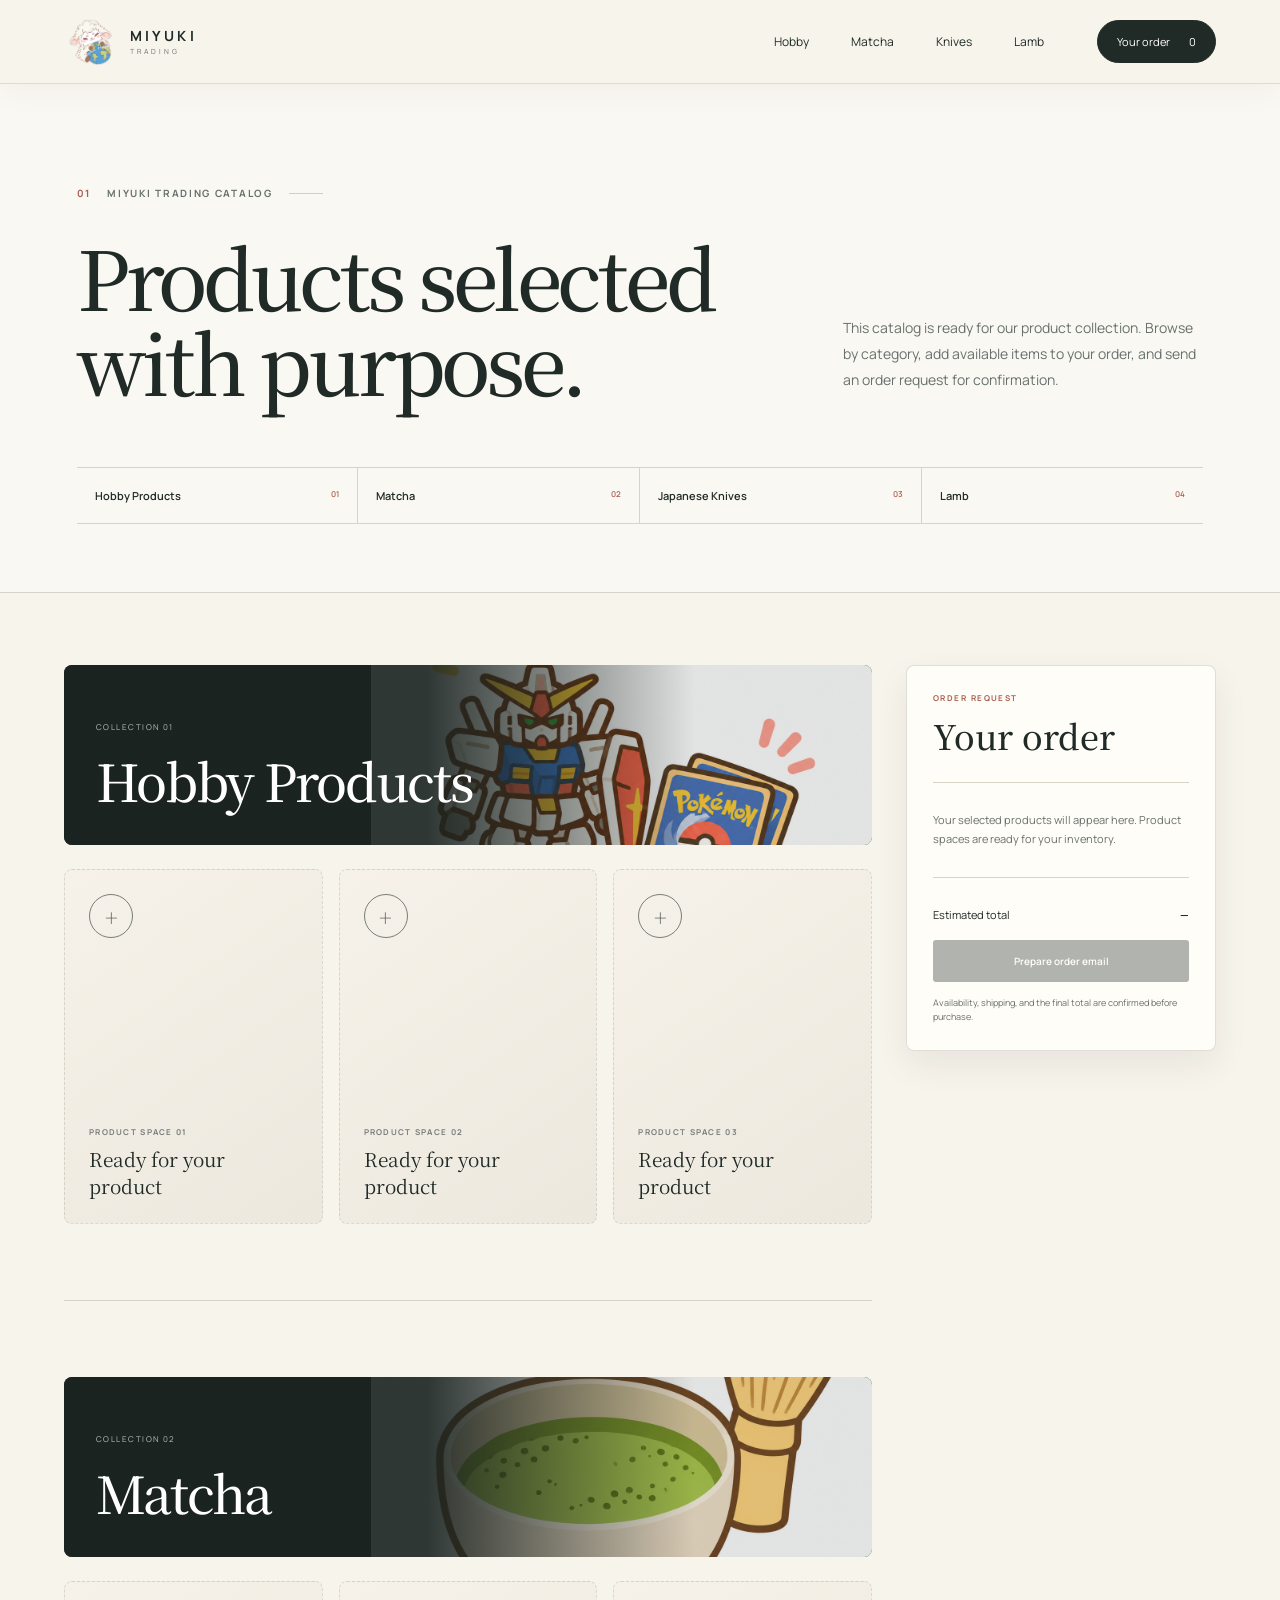
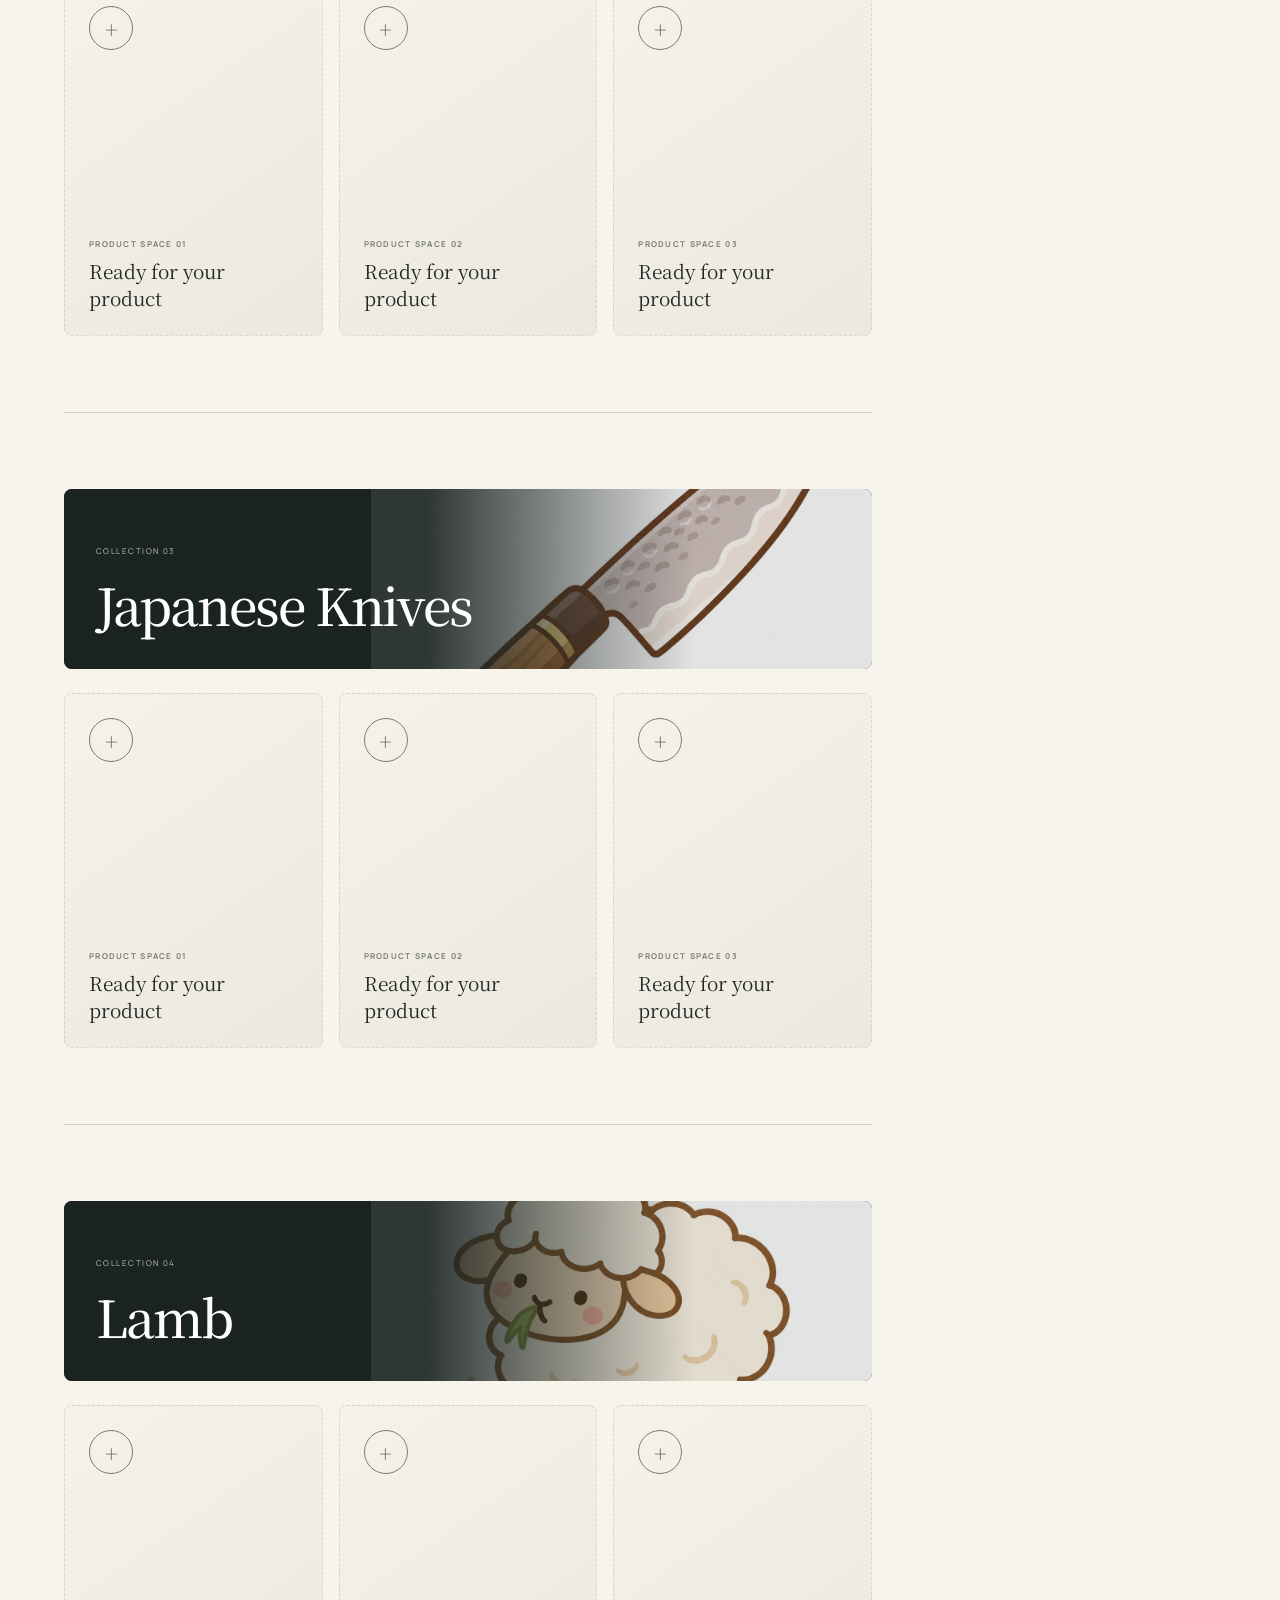
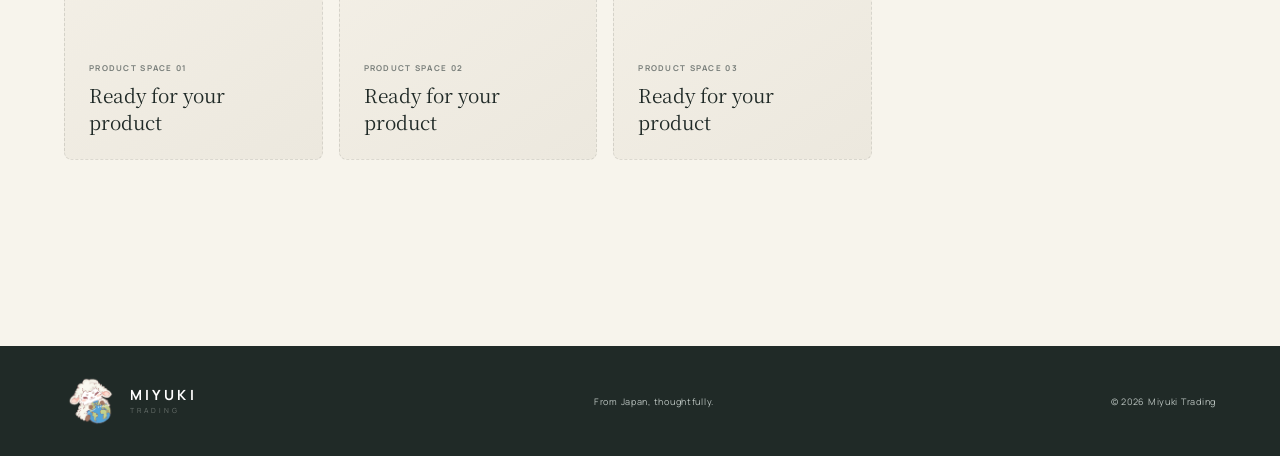
==== catalog.html @ 07f36766 "Add product-ready catalog and order basket" ====
<!doctype html>
<html lang="en">
  <head>
    <meta charset="UTF-8" />
    <meta name="viewport" content="width=device-width, initial-scale=1" />
    <meta name="description" content="Browse the Miyuki Trading catalog and prepare an order request." />
    <title>Catalog | Miyuki Trading</title>
    <link rel="icon" href="assets/miyuki-mark.png" type="image/png" />
    <link rel="preconnect" href="https://fonts.googleapis.com" />
    <link rel="preconnect" href="https://fonts.gstatic.com" crossorigin />
    <link href="https://fonts.googleapis.com/css2?family=Manrope:wght@400;500;600;700&family=Noto+Serif+JP:wght@500;600&display=swap" rel="stylesheet" />
    <link rel="stylesheet" href="styles.css" />
    <link rel="stylesheet" href="catalog.css" />
  </head>
  <body>
    <header class="site-header catalog-header">
      <a class="brand" href="index.html#top" aria-label="Miyuki Trading home"><img src="assets/miyuki-mark-transparent.png" alt="" /><span><strong>MIYUKI</strong><small>TRADING</small></span></a>
      <nav class="desktop-nav" aria-label="Catalog navigation"><a href="#hobby">Hobby</a><a href="#matcha">Matcha</a><a href="#japanese-knives">Knives</a><a href="#lamb">Lamb</a></nav>
      <a class="header-action" href="#order-summary">Your order <span id="header-cart-count">0</span></a>
      <button class="menu-toggle" type="button" aria-expanded="false" aria-controls="mobile-nav"><span></span><span></span><b class="sr-only">Open menu</b></button>
      <nav class="mobile-nav" id="mobile-nav" aria-label="Mobile catalog navigation"><a href="#hobby">Hobby</a><a href="#matcha">Matcha</a><a href="#japanese-knives">Knives</a><a href="#lamb">Lamb</a></nav>
    </header>

    <main class="catalog-page" id="top">
      <section class="catalog-hero">
        <p class="section-label"><span>01</span> Miyuki Trading catalog</p>
        <div class="catalog-hero-copy">
          <h1>Products selected<br />with purpose.</h1>
          <p>This catalog is ready for our product collection. Browse by category, add available items to your order, and send an order request for confirmation.</p>
        </div>
        <nav class="category-jump" aria-label="Jump to a catalog category">
          <a href="#hobby">Hobby Products <span>01</span></a>
          <a href="#matcha">Matcha <span>02</span></a>
          <a href="#japanese-knives">Japanese Knives <span>03</span></a>
          <a href="#lamb">Lamb <span>04</span></a>
        </nav>
      </section>

      <div class="catalog-layout">
        <div class="catalog-sections">
          <section class="catalog-category" id="hobby" data-category="hobby">
            <header><div><span>Collection 01</span><h2>Hobby Products</h2></div><img src="assets/hobby-card.png" alt="" /></header>
            <div class="product-grid" data-product-grid="hobby"></div>
          </section>
          <section class="catalog-category" id="matcha" data-category="matcha">
            <header><div><span>Collection 02</span><h2>Matcha</h2></div><img src="assets/matcha-card.png" alt="" /></header>
            <div class="product-grid" data-product-grid="matcha"></div>
          </section>
          <section class="catalog-category" id="japanese-knives" data-category="japanese-knives">
            <header><div><span>Collection 03</span><h2>Japanese Knives</h2></div><img src="assets/knife-card.png" alt="" /></header>
            <div class="product-grid" data-product-grid="japanese-knives"></div>
          </section>
          <section class="catalog-category" id="lamb" data-category="lamb">
            <header><div><span>Collection 04</span><h2>Lamb</h2></div><img src="assets/lamb-card.png" alt="" /></header>
            <div class="product-grid" data-product-grid="lamb"></div>
          </section>
        </div>

        <aside class="order-panel" id="order-summary" aria-labelledby="order-title">
          <p class="order-kicker">Order request</p>
          <h2 id="order-title">Your order</h2>
          <div class="order-items" id="order-items" aria-live="polite"></div>
          <div class="order-total"><span>Estimated total</span><strong id="order-total">—</strong></div>
          <button class="order-button" id="order-button" type="button" disabled>Prepare order email</button>
          <p class="order-note">Availability, shipping, and the final total are confirmed before purchase.</p>
        </aside>
      </div>
    </main>

    <footer><a class="brand footer-brand" href="index.html#top"><img src="assets/miyuki-mark-transparent.png" alt="" /><span><strong>MIYUKI</strong><small>TRADING</small></span></a><p>From Japan, thoughtfully.</p><p>© <span id="year"></span> Miyuki Trading</p></footer>

    <template id="product-card-template">
      <article class="product-card">
        <div class="product-image"><img alt="" /></div>
        <div class="product-details"><p class="product-code"></p><h3></h3><p class="product-description"></p><div class="product-buy"><strong class="product-price"></strong><button type="button">Add to order</button></div></div>
      </article>
    </template>
    <script src="script.js"></script>
    <script src="catalog.js"></script>
  </body>
</html>
---- styles.css ----
:root{--paper:#faf9f0;--ink:#24312e;--muted:#66716d;--line:#d8d7cc;--coral:#b66c69;--blue:#4f9bc9;--green:#526b4f;--oak:#d7bd94;--serif:"Noto Serif JP",Georgia,serif;--sans:"Manrope",Arial,sans-serif}
*{box-sizing:border-box}html{scroll-behavior:smooth}body{margin:0;background:var(--paper);color:var(--ink);font-family:var(--sans);-webkit-font-smoothing:antialiased}a{color:inherit}.sr-only{position:absolute;width:1px;height:1px;padding:0;margin:-1px;overflow:hidden;clip:rect(0,0,0,0);white-space:nowrap;border:0}
.site-header{height:86px;padding:0 5vw;display:flex;align-items:center;border-bottom:1px solid var(--line);position:absolute;top:0;left:0;width:100%;z-index:20;background:rgba(250,249,240,.88);backdrop-filter:blur(12px)}.brand{display:flex;align-items:center;gap:12px;text-decoration:none}.brand img{width:48px;height:48px;object-fit:contain}.brand>span{display:flex;flex-direction:column;line-height:1}.brand strong{font-size:14px;letter-spacing:.21em}.brand small{margin-top:5px;font-size:7px;letter-spacing:.42em}.desktop-nav{display:flex;gap:38px;margin-left:auto;margin-right:4vw}.desktop-nav a{font-size:12px;text-decoration:none}.desktop-nav a:hover{color:var(--coral)}.header-action{padding:12px 17px;border:1px solid var(--ink);border-radius:40px;display:flex;gap:19px;font-size:11px;text-decoration:none;transition:.25s}.header-action:hover{background:var(--ink);color:white}.menu-toggle,.mobile-nav{display:none}
.hero{padding-top:86px;min-height:780px;height:100vh;display:grid;grid-template-columns:55% 45%;border-bottom:1px solid var(--line)}.hero-copy{padding:9vh 7vw 7vh 5vw;display:flex;flex-direction:column;justify-content:center}.eyebrow,.section-label{margin:0;font-size:10px;font-weight:700;letter-spacing:.17em;text-transform:uppercase}.eyebrow{color:var(--coral)}.hero h1{max-width:760px;margin:27px 0 30px;font-family:var(--serif);font-weight:500;font-size:clamp(52px,5.7vw,88px);line-height:1.08;letter-spacing:-.048em}.hero h1 em{color:var(--coral);font-style:normal}.lead{max-width:600px;margin:0;color:var(--muted);font-size:16px;line-height:1.8}.hero-actions{display:flex;align-items:center;gap:30px;margin-top:42px}.button{width:fit-content;padding:15px 20px;border-radius:3px;display:inline-flex;align-items:center;justify-content:space-between;gap:28px;font-size:11px;font-weight:600;text-decoration:none;transition:.25s}.button-dark{background:var(--ink);color:white}.button-dark:hover{background:var(--coral)}.simple-link{font-size:11px;text-decoration:none;border-bottom:1px solid var(--ink);padding-bottom:6px}.simple-link span{margin-left:14px}.hero-meta{display:flex;gap:56px;margin-top:8vh;padding-top:22px;border-top:1px solid var(--line)}.hero-meta span{font-size:11px;color:var(--muted)}.hero-meta b{display:block;margin-bottom:6px;color:var(--ink);font-size:9px;letter-spacing:.14em;text-transform:uppercase}
.hero-visual{position:relative;overflow:hidden;display:grid;place-items:center;background:#f4f0e4;border-left:1px solid var(--line)}.hero-visual::after{content:"";position:absolute;inset:8%;border:1px solid rgba(36,49,46,.1);border-radius:50%}.brand-art{position:relative;z-index:3;width:min(78%,560px);filter:drop-shadow(0 28px 35px rgba(69,64,48,.08))}.brand-art img{display:block;width:100%;mix-blend-mode:multiply}.orbit{position:absolute;border:1px solid rgba(79,155,201,.22);border-radius:50%}.orbit-one{width:75%;aspect-ratio:1;transform:rotate(22deg) scaleY(.54)}.orbit-two{width:115%;aspect-ratio:1;transform:rotate(-28deg) scaleY(.38)}.vertical-copy{position:absolute;right:25px;top:50%;margin:0;font-size:8px;letter-spacing:.28em;writing-mode:vertical-rl;z-index:4}
.about{padding:130px 6vw}.section-label{display:flex;gap:16px;align-items:center;color:var(--muted)}.section-label span{color:var(--coral)}.about-main{display:grid;grid-template-columns:1.2fr .8fr;gap:10vw;margin-top:46px}.about h2,.collections h2,.contact h2{margin:0;font-family:var(--serif);font-size:clamp(38px,4.6vw,67px);line-height:1.2;letter-spacing:-.04em;font-weight:500}.about-main>div{padding-top:9px}.about-main p{margin:0 0 20px;color:var(--muted);font-size:14px;line-height:1.9}.values{display:grid;grid-template-columns:repeat(3,1fr);gap:0;margin-top:90px;border-top:1px solid var(--line);border-bottom:1px solid var(--line)}.values article{padding:35px 40px 38px 0}.values article+article{padding-left:40px;border-left:1px solid var(--line)}.values span{font-size:9px;color:var(--coral)}.values h3{font-size:14px;margin:24px 0 10px}.values p{margin:0;max-width:270px;color:var(--muted);font-size:12px;line-height:1.65}
.collections{padding:130px 5vw;background:#f2f1e9}.collections-head{display:flex;justify-content:space-between;align-items:end;margin-bottom:60px}.collections-head h2{margin-top:28px}.collections-head>p{max-width:390px;margin:0 0 8px;color:var(--muted);font-size:13px;line-height:1.8}.collection-feature{min-height:610px;display:grid;grid-template-columns:42% 58%;background:var(--ink);color:#fff}.feature-copy{padding:50px 5vw 50px 50px;display:flex;flex-direction:column;align-items:flex-start}.status{padding:8px 12px;border:1px solid rgba(255,255,255,.25);border-radius:30px;font-size:8px;letter-spacing:.15em;text-transform:uppercase}.status i{display:inline-block;width:6px;height:6px;margin-right:8px;border-radius:50%;background:#aad178;box-shadow:0 0 0 4px rgba(170,209,120,.12)}.collection-number{margin:65px 0 15px;color:#9ea8a4;font-size:9px;letter-spacing:.2em}.feature-copy h3{margin:0;font-family:var(--serif);font-size:clamp(54px,6vw,82px);line-height:1;letter-spacing:-.04em;font-weight:500}.feature-copy>p:not(.collection-number){max-width:390px;margin:28px 0;color:#bec5c2;font-size:13px;line-height:1.8}.button-light{margin-top:auto;border:1px solid rgba(255,255,255,.4);color:#fff}.button-light:hover{background:#fff;color:var(--ink)}
.hobby-art{position:relative;overflow:hidden;min-height:610px;background:#e7e2ee}.hobby-art::before{content:"";position:absolute;inset:0;background:linear-gradient(90deg,rgba(255,255,255,.34) 1px,transparent 1px),linear-gradient(rgba(255,255,255,.34) 1px,transparent 1px);background-size:64px 64px;opacity:.45}.art-circle{position:absolute;width:520px;height:520px;left:50%;top:50%;transform:translate(-52%,-47%);border-radius:50%;background:#f8f6ed;box-shadow:0 35px 80px rgba(65,54,81,.12)}.art-circle::after{content:"";position:absolute;inset:-24px;border:1px solid rgba(47,55,79,.16);border-radius:50%}.hobby-kana{position:absolute;right:30px;top:28px;margin:0;color:rgba(47,55,79,.24);font-family:var(--serif);font-size:38px;line-height:1;writing-mode:vertical-rl;letter-spacing:.18em}.character-family{position:absolute;z-index:3;left:50%;bottom:2%;width:78%;height:87%;transform:translateX(-50%);object-fit:contain;object-position:center bottom;filter:drop-shadow(0 18px 18px rgba(56,48,70,.11))}.art-caption{position:absolute;z-index:6;left:30px;bottom:28px;padding-left:13px;border-left:2px solid #6d6288;color:var(--ink)}.art-caption b,.art-caption span{display:block}.art-caption b{font-size:8px;letter-spacing:.16em}.art-caption span{margin-top:6px;color:#68706d;font-size:7px;letter-spacing:.08em}
.coming-grid{display:grid;grid-template-columns:repeat(3,1fr);gap:18px;margin-top:18px}.collection-card{min-height:520px;padding:28px;position:relative;overflow:hidden;display:flex;flex-direction:column;justify-content:space-between;border:1px solid rgba(36,49,46,.1)}.collection-card header{display:flex;justify-content:space-between;align-items:center;position:relative;z-index:5}.collection-card header span{font-size:9px}.collection-card header b{padding:7px 11px;border:1px solid currentColor;border-radius:30px;font-size:7px;letter-spacing:.14em;text-transform:uppercase}.card-copy{position:relative;z-index:5}.card-copy small{font-size:8px;letter-spacing:.18em;opacity:.64}.card-copy h3{margin:7px 0 12px;font-family:var(--serif);font-size:31px;font-weight:500}.card-copy p{max-width:310px;margin:0;font-size:11px;line-height:1.7;opacity:.7}.matcha-card{color:#efeadd;background:#536750}.matcha-card::before{content:"";position:absolute;inset:0;opacity:.08;background-image:linear-gradient(90deg,transparent 49%,#fff 50%,transparent 51%),linear-gradient(transparent 49%,#fff 50%,transparent 51%);background-size:32px 32px}.kyoto-art{position:absolute;left:50%;top:20%;width:240px;height:230px;transform:translateX(-50%);overflow:hidden;border:11px solid #765745;border-radius:50% 50% 3px 3px;background:#d6d2b2}.kyoto-art::before,.kyoto-art::after{content:"";position:absolute;z-index:4;background:#765745}.kyoto-art::before{left:49%;width:7px;height:100%}.kyoto-art::after{top:49%;height:7px;width:100%}.kyoto-sun{position:absolute;right:30px;top:27px;width:52px;height:52px;border-radius:50%;background:#bc6f5f}.hills{position:absolute;bottom:-30px;left:-20px;width:280px;height:130px;border-radius:50% 50% 0 0;background:#819074}.tea-bowl{position:absolute;z-index:6;width:155px;height:73px;left:33px;bottom:12px;border-radius:0 0 90px 90px;background:#ece4d5}.tea-bowl::before{content:"";position:absolute;left:0;top:-22px;width:155px;height:45px;border-radius:50%;background:#f4ede1}.tea-bowl i{position:absolute;z-index:2;left:8px;top:-15px;width:139px;height:34px;border-radius:50%;background:#668056}
.knife-card{background-color:var(--oak);background-image:repeating-radial-gradient(ellipse at -30% 50%,transparent 0,transparent 45px,rgba(82,60,35,.05) 47px,transparent 50px)}.knife-art{position:absolute;left:5%;right:4%;top:28%;height:155px}.knife{position:absolute;width:92%;height:80px;transform:rotate(-13deg);filter:drop-shadow(12px 16px 10px rgba(68,45,28,.16))}.knife::before{content:"";position:absolute;right:0;width:73%;height:70px;background:linear-gradient(165deg,#fff,#bdc2bf 68%,#7a817e);clip-path:polygon(0 0,100% 0,100% 48%,3% 100%)}.knife::after{content:"";position:absolute;left:0;width:31%;height:34px;border-radius:18px 2px 2px 18px;background:linear-gradient(90deg,#93714e,#4c3728)}.knife i{position:absolute;z-index:2;left:27%;top:5px;width:22px;height:25px;background:#c7a979}.knife-art>span{position:absolute;right:13%;top:102px;width:42px;height:42px;display:grid;place-items:center;border:2px solid #855446;color:#855446;font-family:var(--serif);font-size:19px}.lamb-card{background:#ded5c9}.lamb-art{position:absolute;left:50%;top:25%;width:250px;height:180px;transform:translateX(-50%)}.wool{position:absolute;width:190px;height:125px;border-radius:48%;background:#f7f1e6;box-shadow:inset -18px -12px #ece2d5}.wool::before,.wool::after{content:"";position:absolute;bottom:-40px;width:14px;height:61px;border-radius:0 0 8px 8px;background:#403a37}.wool::before{left:38px}.wool::after{right:36px}.lamb-head{position:absolute;right:0;top:52px;width:70px;height:82px;border-radius:45%;background:#403a37}.lamb-head::before,.lamb-head::after{content:"";position:absolute;top:7px;width:40px;height:18px;border-radius:50%;background:#403a37}.lamb-head::before{left:-25px;transform:rotate(20deg)}.lamb-head::after{right:-25px;transform:rotate(-20deg)}
.contact{display:grid;grid-template-columns:42% 58%;min-height:610px;background:var(--paper);border-top:1px solid var(--line)}.contact-art{display:grid;place-items:center;padding:8%;overflow:hidden;background:#f4f0e4}.contact-art img{width:min(100%,430px);mix-blend-mode:multiply}.contact-copy{padding:90px 8vw;display:flex;flex-direction:column;justify-content:center;border-left:1px solid var(--line)}.contact-copy h2{max-width:700px;margin:35px 0 28px}.contact-copy>p:not(.section-label){max-width:530px;margin:0;color:var(--muted);font-size:14px;line-height:1.8}.contact-copy>a{width:fit-content;margin-top:43px;padding-bottom:8px;border-bottom:1px solid var(--ink);font-size:14px;text-decoration:none}.contact-copy>a span{margin-left:35px}
footer{min-height:125px;padding:25px 5vw;display:flex;align-items:center;justify-content:space-between;background:var(--ink);color:#bbc4c0}.footer-brand{color:white}.footer-brand img{mix-blend-mode:screen}footer p{font-size:9px;letter-spacing:.08em}.reveal{opacity:0;transform:translateY(20px);transition:opacity .75s ease,transform .75s ease}.reveal.delay{transition-delay:.12s}.reveal.is-visible{opacity:1;transform:none}
@media(max-width:900px){.site-header{height:76px}.desktop-nav,.header-action{display:none}.menu-toggle{display:block;margin-left:auto;width:42px;height:42px;border:0;background:none;position:relative}.menu-toggle span{position:absolute;right:4px;width:26px;height:1px;background:var(--ink);transition:.25s}.menu-toggle span:first-child{top:16px}.menu-toggle span:nth-child(2){top:24px}.menu-toggle[aria-expanded=true] span:first-child{top:20px;transform:rotate(45deg)}.menu-toggle[aria-expanded=true] span:nth-child(2){top:20px;transform:rotate(-45deg)}.mobile-nav{display:flex;position:absolute;top:76px;left:0;width:100%;padding:25px 5vw 32px;flex-direction:column;gap:20px;background:var(--paper);border-bottom:1px solid var(--line);transform:translateY(-130%);opacity:0;pointer-events:none;transition:.25s}.mobile-nav.is-open{transform:none;opacity:1;pointer-events:auto}.mobile-nav a{text-decoration:none;font-family:var(--serif);font-size:22px}.hero{height:auto;grid-template-columns:1fr;padding-top:76px}.hero-copy{min-height:680px;padding:100px 7vw 65px}.hero-visual{min-height:620px;border-left:0;border-top:1px solid var(--line)}.hero-meta{margin-top:70px}.about{padding:95px 7vw}.about-main{grid-template-columns:1fr;gap:35px}.values{grid-template-columns:1fr}.values article,.values article+article{padding:28px 0;border-left:0;border-bottom:1px solid var(--line)}.values article:last-child{border-bottom:0}.collections{padding:95px 5vw}.collections-head{align-items:start;flex-direction:column;gap:28px}.collection-feature{grid-template-columns:1fr}.feature-copy{min-height:520px}.hobby-art{min-height:530px}.coming-grid{grid-template-columns:1fr}.collection-card{min-height:500px}.contact{grid-template-columns:1fr}.contact-art{min-height:480px}.contact-copy{padding:90px 7vw;border-left:0;border-top:1px solid var(--line)}}
@media(max-width:560px){.brand img{width:42px;height:42px}.hero-copy{min-height:640px}.hero h1{font-size:47px}.lead{font-size:14px}.hero-actions{align-items:flex-start;flex-direction:column}.hero-meta{gap:28px;flex-direction:column}.hero-visual{min-height:500px}.brand-art{width:88%}.about h2,.collections h2,.contact h2{font-size:38px}.feature-copy{padding:38px 28px}.feature-copy h3{font-size:55px}.hobby-art{min-height:540px}.art-circle{width:390px;height:390px}.character-family{width:93%;height:82%}.hobby-kana{font-size:30px}.art-caption{left:20px;bottom:20px}.collection-card{min-height:455px;padding:23px}.kyoto-art{transform:translateX(-50%) scale(.85);transform-origin:top center}.contact-art{min-height:380px}.contact-copy{padding:75px 7vw}footer{align-items:flex-start;flex-direction:column;gap:18px;padding:35px 7vw}}
@media(prefers-reduced-motion:reduce){html{scroll-behavior:auto}.reveal{opacity:1;transform:none;transition:none}}

/* Final polish */
body{overflow-x:hidden}.site-header{height:92px;padding-inline:clamp(28px,5vw,76px);background:rgba(250,249,240,.94);box-shadow:0 1px 0 rgba(36,49,46,.03)}.brand{gap:14px}.brand img{width:56px;height:56px;mix-blend-mode:multiply}.brand strong{font-size:14px;letter-spacing:.24em}.brand small{font-size:7px;color:var(--muted)}.desktop-nav a{padding:11px 2px;position:relative}.desktop-nav a::after{content:"";position:absolute;left:0;right:100%;bottom:4px;height:1px;background:var(--coral);transition:right .25s ease}.desktop-nav a:hover::after{right:0}.header-action{padding:13px 19px;background:rgba(255,255,255,.25)}
.hero{padding-top:92px;min-height:820px}.hero-copy{padding-left:clamp(38px,5vw,78px)}.eyebrow{display:flex;align-items:center;gap:10px}.eyebrow span{display:block;width:25px;height:1px;background:var(--coral)}.hero h1{max-width:690px;font-size:clamp(50px,5.35vw,82px);line-height:1.055}.lead{max-width:550px}.button{border-radius:999px}.simple-link{transition:color .2s}.simple-link:hover{color:var(--coral)}.hero-meta{max-width:650px;justify-content:flex-start;gap:clamp(28px,4vw,60px)}.hero-visual{background:radial-gradient(circle at 50% 46%,#fffdf7 0 33%,#f3efe3 70%)}.brand-art{width:min(74%,530px);filter:drop-shadow(0 30px 45px rgba(69,64,48,.11))}.brand-art img{opacity:1}.orbit{border-color:rgba(79,155,201,.28)}
.about,.collections{padding-top:clamp(105px,9vw,145px);padding-bottom:clamp(105px,9vw,145px)}.section-label::after{content:"";width:34px;height:1px;background:currentColor;opacity:.3}.about-main{max-width:1440px}.values article{transition:background .25s,padding .25s}.values article:hover{background:rgba(255,255,255,.32);padding-left:18px}.values article+article:hover{padding-left:52px}
.collection-feature{overflow:hidden;border-radius:3px;box-shadow:0 22px 60px rgba(36,49,46,.09)}.hobby-art{min-height:620px}.art-circle{background:#fffdf7}.coming-grid{gap:20px;margin-top:20px}.collection-card{border:0;border-radius:3px;box-shadow:0 16px 38px rgba(36,49,46,.065);transition:transform .3s ease,box-shadow .3s ease}.collection-card:hover{transform:translateY(-5px);box-shadow:0 23px 48px rgba(36,49,46,.11)}.collection-card header b{background:rgba(255,255,255,.14);backdrop-filter:blur(6px)}
.contact-art{background:radial-gradient(circle,#fffdf7 0 42%,#f2eee2 72%)}.contact-art img{filter:drop-shadow(0 24px 35px rgba(60,55,43,.09))}.contact-copy>a{font-weight:600;transition:color .2s}.contact-copy>a:hover{color:var(--coral)}footer{padding-inline:clamp(28px,5vw,76px)}.footer-brand img{mix-blend-mode:normal;border-radius:50%}
@media(max-width:900px) and (min-width:561px){.site-header{height:82px}.hero{padding-top:82px}.hero-copy{min-height:650px}.hero-visual{min-height:560px}.coming-grid{grid-template-columns:repeat(2,1fr)}.collection-card{min-height:520px}.lamb-card{grid-column:1/-1;min-height:470px}.lamb-card .lamb-art{top:22%}.lamb-card .card-copy{max-width:440px}}
@media(max-width:560px){.site-header{height:74px;padding-inline:20px}.brand img{width:46px;height:46px}.brand strong{font-size:12px}.hero{padding-top:74px}.hero-copy{padding:84px 22px 58px}.hero h1{font-size:43px;line-height:1.08}.hero-meta{padding-top:20px}.hero-visual{min-height:460px}.about{padding-inline:22px}.collections{padding-inline:14px}.collection-feature{border-radius:2px}.feature-copy{min-height:500px}.hobby-art{min-height:500px}.art-circle{width:360px;height:360px}.character-family{height:79%}.collection-card{min-height:440px}.contact-copy{padding-inline:22px}.contact-copy>a{font-size:12px}.footer-brand img{width:46px;height:46px}}

/* Editorial collection worlds */
.editorial-collections{display:grid;gap:22px;margin-top:22px}.editorial-row{min-height:600px;display:grid;grid-template-columns:42% 58%;overflow:hidden;border-radius:3px;box-shadow:0 18px 48px rgba(36,49,46,.075)}.row-copy{padding:52px clamp(38px,5vw,76px);display:flex;flex-direction:column;align-items:flex-start;justify-content:center}.row-copy header{position:absolute;align-self:stretch;top:0;left:0;right:0;padding:28px 32px;display:flex;justify-content:space-between;align-items:center}.editorial-row{position:relative}.row-copy header span,.row-copy header b{font-size:8px;letter-spacing:.16em}.row-copy header b{padding:8px 12px;border:1px solid currentColor;border-radius:999px;text-transform:uppercase}.row-copy>small{font-size:9px;letter-spacing:.2em;opacity:.65}.row-copy h3{margin:11px 0 23px;font-family:var(--serif);font-size:clamp(54px,5vw,76px);line-height:1.02;font-weight:500;letter-spacing:-.045em}.row-copy>p{max-width:390px;margin:0;font-size:13px;line-height:1.8;opacity:.72}.material-note{margin-top:48px;padding-top:18px;border-top:1px solid currentColor;font-size:8px;letter-spacing:.13em;text-transform:uppercase;opacity:.72}.material-note span{display:inline-block;width:6px;height:6px;margin-right:10px;border-radius:50%;background:currentColor}.row-visual{position:relative;overflow:hidden}.matcha-row{color:#efe9d8;background:#4f624c}.matcha-row .row-copy{border-right:1px solid rgba(255,255,255,.16)}.kyoto-visual{background:linear-gradient(145deg,#71816a,#3f5544 72%)}.shoji{position:absolute;inset:8% 10%;border:14px solid #654a37;border-radius:46% 46% 2px 2px;background:#d9d2af;overflow:hidden}.shoji::before,.shoji::after,.shoji i{content:"";position:absolute;z-index:2;background:#654a37}.shoji::before{left:50%;width:8px;height:100%}.shoji::after{top:50%;width:100%;height:8px}.shoji i:first-child{left:25%;width:3px;height:100%}.shoji i:last-child{right:25%;width:3px;height:100%}.kyoto-sun{position:absolute;z-index:1;right:24%;top:20%;width:88px;height:88px;border-radius:50%;background:#b96755}.kyoto-hills{position:absolute;z-index:1;left:4%;right:-7%;bottom:3%;height:43%;border-radius:55% 45% 0 0;background:#70816b;box-shadow:-120px 35px 0 #425b49}.editorial-bowl{z-index:5;top:auto;left:50%;bottom:13%;width:220px;height:105px;filter:drop-shadow(0 20px 18px rgba(27,37,28,.22))}.editorial-bowl::before{width:220px}.editorial-bowl i{width:202px}.kyoto-visual>p{position:absolute;z-index:6;right:28px;top:26px;margin:0;color:rgba(255,255,255,.6);font-family:var(--serif);font-size:13px;letter-spacing:.25em;writing-mode:vertical-rl}.knife-row{grid-template-columns:58% 42%;color:#342f29;background:#e2cfaa}.knife-row .row-copy{border-left:1px solid rgba(70,50,32,.13)}.oak-visual{background-color:#d8bd91;background-image:repeating-radial-gradient(ellipse at -15% 50%,transparent 0,transparent 54px,rgba(87,61,35,.055) 56px,transparent 59px)}.craft-lines{position:absolute;inset:11%;border:1px solid rgba(72,51,31,.15)}.craft-lines::before,.craft-lines::after{content:"";position:absolute;background:rgba(72,51,31,.1)}.craft-lines::before{left:0;right:0;top:50%;height:1px}.craft-lines::after{top:0;bottom:0;left:50%;width:1px}.editorial-knife{position:absolute;left:7%;right:5%;top:42%;height:110px;transform:rotate(-10deg);filter:drop-shadow(15px 20px 13px rgba(65,43,26,.19))}.editorial-knife::before{content:"";position:absolute;right:0;width:73%;height:95px;background:linear-gradient(165deg,#fafbf8,#c9ceca 60%,#878e8a);clip-path:polygon(0 0,100% 0,100% 47%,3% 100%)}.editorial-knife::after{content:"";position:absolute;left:0;width:31%;height:46px;border-radius:23px 2px 2px 23px;background:linear-gradient(90deg,#987654,#4b3628)}.editorial-knife i{position:absolute;z-index:2;left:27%;top:7px;width:28px;height:34px;background:#c8aa78}.maker-mark{position:absolute;right:8%;bottom:14%;width:58px;height:58px;display:grid;place-items:center;border:2px solid #7b4d3e;color:#7b4d3e;font-family:var(--serif);font-size:24px}.oak-visual>p{position:absolute;left:30px;bottom:25px;margin:0;font-size:8px;letter-spacing:.24em}.lamb-strip{min-height:170px;padding:28px 34px;display:grid;grid-template-columns:1.1fr 90px .8fr 1.6fr;gap:28px;align-items:center;background:#ddd5c9;border-radius:3px}.lamb-strip>div:first-child{display:flex;flex-direction:column;gap:12px}.lamb-strip span,.lamb-strip b{font-size:8px;letter-spacing:.15em}.lamb-strip b{width:max-content;padding:7px 10px;border:1px solid currentColor;border-radius:999px;text-transform:uppercase}.lamb-strip h3{margin:0;font-family:var(--serif);font-size:35px;font-weight:500}.lamb-strip p{max-width:390px;margin:0;color:#69635e;font-size:12px;line-height:1.7}.mini-lamb{position:relative;width:68px;height:45px;border-radius:50%;background:#f7f1e6}.mini-lamb::before{content:"";position:absolute;right:-18px;top:12px;width:30px;height:34px;border-radius:50%;background:#4a4541}.mini-lamb i::before,.mini-lamb i::after{content:"";position:absolute;bottom:-15px;width:7px;height:23px;border-radius:4px;background:#4a4541}.mini-lamb i::before{left:14px}.mini-lamb i::after{right:10px}
@media(max-width:900px){.editorial-row,.knife-row{grid-template-columns:1fr}.row-copy{min-height:470px;padding:96px 7vw 60px}.row-visual{min-height:520px}.knife-row .row-visual{order:2}.knife-row .row-copy{order:1;border-left:0;border-bottom:1px solid rgba(70,50,32,.13)}.matcha-row .row-copy{border-right:0;border-bottom:1px solid rgba(255,255,255,.16)}.lamb-strip{grid-template-columns:1fr 90px 1fr}.lamb-strip p{grid-column:1/-1}}
@media(max-width:560px){.editorial-collections{gap:14px;margin-top:14px}.editorial-row{min-height:0}.row-copy{min-height:450px;padding:90px 30px 50px}.row-copy header{padding:24px}.row-copy h3{font-size:52px}.row-visual{min-height:440px}.shoji{inset:9% 6%;border-width:10px}.editorial-bowl{transform:translateX(-50%) scale(.82);transform-origin:bottom center}.editorial-knife{left:1%;right:-5%;top:43%;transform:rotate(-11deg) scale(.88)}.lamb-strip{padding:28px 24px;grid-template-columns:1fr 72px}.lamb-strip h3{font-size:31px}.lamb-strip p{grid-column:1/-1}.mini-lamb{transform:scale(.85)}}
.row-copy{position:relative}.row-copy header{z-index:3}

/* Business credibility layer */
.hero h1{max-width:760px}.hero-visual::before{content:"MIYUKI TRADING";position:absolute;left:27px;bottom:25px;font-size:8px;font-weight:700;letter-spacing:.24em;color:rgba(36,49,46,.42)}.brand-art{width:min(64%,460px)}
.capabilities{padding:clamp(105px,9vw,145px) 6vw;background:#26332f;color:#f4f1e8}.capabilities-head{display:grid;grid-template-columns:.55fr 1.35fr .8fr;gap:7vw;align-items:start}.capabilities .section-label{color:#aeb8b3}.capabilities-head h2{margin:0;font-family:var(--serif);font-size:clamp(38px,4.3vw,64px);line-height:1.18;letter-spacing:-.04em;font-weight:500}.capabilities-head>p{margin:6px 0 0;color:#b7bfbb;font-size:13px;line-height:1.85}.capability-list{margin-top:90px;border-top:1px solid rgba(255,255,255,.18)}.capability-list article{display:grid;grid-template-columns:90px .65fr 1fr;gap:35px;align-items:center;padding:30px 0;border-bottom:1px solid rgba(255,255,255,.18);transition:padding .25s,background .25s}.capability-list article:hover{padding-left:18px;background:rgba(255,255,255,.025)}.capability-list article>span{font-size:9px;color:#ca8f88}.capability-list article>div{display:contents}.capability-list h3{margin:0;font-family:var(--serif);font-size:24px;font-weight:500}.capability-list p{max-width:560px;margin:0;color:#aeb7b3;font-size:12px;line-height:1.75}.collections-head h2{max-width:680px}.contact-art img{width:min(73%,340px)}
@media(max-width:900px){.capabilities{padding-inline:7vw}.capabilities-head{grid-template-columns:1fr}.capabilities-head h2{max-width:680px}.capabilities-head>p{max-width:520px}.capability-list{margin-top:60px}.capability-list article{grid-template-columns:55px .75fr 1fr}.hero-visual{min-height:450px}.brand-art{width:min(56%,420px)}}
@media(max-width:560px){.hero-visual{min-height:350px}.brand-art{width:56%}.hero-visual::after{inset:12%}.hero-visual::before{left:20px;bottom:18px}.capabilities{padding:85px 22px}.capabilities-head h2{font-size:37px}.capability-list article{grid-template-columns:32px 1fr;gap:18px;padding:25px 0}.capability-list article>div{display:block}.capability-list h3{font-size:21px}.capability-list p{margin-top:9px}.collections-head h2{font-size:41px}}

/* Cohesive visual refinement */
:root{--paper:#f7f4ec;--ink:#202a27;--muted:#68716d;--line:#d8d3c7;--coral:#a95f52;--green:#59685a;--oak:#d4bf9d}
body{background:var(--paper)}
.site-header{position:fixed;height:84px;background:rgba(247,244,236,.9);border-color:rgba(32,42,39,.12);box-shadow:0 10px 30px rgba(40,35,28,.035)}.brand img{width:52px;height:52px;mix-blend-mode:normal}.header-action{background:var(--ink);color:#fff;border-color:var(--ink)}.header-action:hover{background:var(--coral);border-color:var(--coral)}
.hero{padding-top:84px;min-height:760px;height:min(900px,100vh);grid-template-columns:52% 48%;background:linear-gradient(110deg,#faf8f2 0 52%,#efeadf 52%)}.hero-copy{padding-top:7vh;padding-bottom:5vh}.hero h1{font-size:clamp(52px,5.05vw,78px);max-width:680px}.hero h1 em{color:var(--coral)}.hero-meta{margin-top:6vh}.hero-visual{margin:32px 32px 32px 0;border:1px solid rgba(32,42,39,.1);border-radius:3px;background:radial-gradient(circle at 50% 48%,#fbf8ee 0 37%,#e8e2d5 72%)}.hero-visual::after{inset:9%;border-color:rgba(32,42,39,.13)}.brand-art{width:min(67%,470px);filter:drop-shadow(0 28px 32px rgba(70,55,43,.12))}.brand-art img,.contact-art img{mix-blend-mode:normal}.orbit{border-color:rgba(32,42,39,.13)}
.about{background:#faf8f2}.about-main{grid-template-columns:1.05fr .75fr}.values{margin-top:75px}.values article{padding-top:31px;padding-bottom:34px}.values article:hover{background:#f1ede3}
.capabilities{background:#26312d;padding-top:115px;padding-bottom:115px}.capabilities-head{grid-template-columns:.45fr 1.35fr .72fr}.capabilities-head h2{font-size:clamp(40px,4vw,60px)}.capability-list{margin-top:72px}.capability-list article{padding:25px 18px}.capability-list article:hover{padding-left:30px;background:rgba(255,255,255,.035)}
.collections{background:#efede6}.collections-head{margin-bottom:52px}.collection-feature,.editorial-row,.lamb-strip{border-radius:8px}.collection-feature{grid-template-columns:40% 60%;box-shadow:0 22px 55px rgba(40,35,28,.1)}.feature-copy{padding:48px}.hobby-art{background:#dedbea}.art-circle{width:500px;height:500px;background:#faf8f2}.character-family{width:73%;height:84%}.art-caption{border-color:#675b7c}
.editorial-collections{gap:18px;margin-top:18px}.editorial-row{min-height:550px;box-shadow:0 18px 42px rgba(40,35,28,.075)}.matcha-row{background:#536152}.kyoto-visual{background:linear-gradient(145deg,#778271,#4a594c)}.shoji{border-color:#6c5141;background:#ddd5b8}.shoji::before,.shoji::after,.shoji i{background:#6c5141}.kyoto-hills{background:#7b8778;box-shadow:-120px 35px 0 #4c614f}.knife-row{background:#dfccaa}.oak-visual{background-color:#d7c19d}.lamb-strip{background:#d9d2c7}.row-copy h3{font-size:clamp(50px,4.6vw,70px)}
.contact{min-height:570px;background:#faf8f2}.contact-art{background:radial-gradient(circle,#f8f4e9 0 40%,#e9e2d4 73%)}.contact-art img{width:min(67%,315px)}.contact-copy{padding-top:80px;padding-bottom:80px}.contact-copy h2{font-size:clamp(42px,4.3vw,62px)}footer{min-height:110px}

/* Business contact card */
.contact-copy .contact-company{max-width:760px;margin:38px 0 20px!important;color:var(--ink)!important;font-family:var(--serif);font-size:clamp(42px,4vw,60px)!important;font-weight:500;line-height:1.1;letter-spacing:-.04em}
.contact-details{width:min(100%,560px);margin-top:38px;border-top:1px solid var(--line)}
.contact-details>a,.contact-details address{display:grid;grid-template-columns:82px 1fr;gap:18px;padding:16px 0;border-bottom:1px solid var(--line);color:var(--ink);font-size:14px;line-height:1.6;text-decoration:none;font-style:normal}
.contact-details>a{width:auto;margin:0}
.contact-details span{padding-top:2px;color:var(--coral);font-size:9px;font-weight:700;letter-spacing:.14em;text-transform:uppercase}
.contact-details>a:hover{color:var(--coral)}
.social-block{width:min(100%,560px);margin-top:34px}.social-block h3{margin:0;font-family:var(--serif);font-size:clamp(25px,2.2vw,34px);font-weight:500;letter-spacing:-.025em}.social-description{margin:4px 0 18px;color:var(--muted);font-size:12px;line-height:1.5}.social-links{display:flex;gap:14px;flex-wrap:wrap}.social-link{min-width:112px;padding:11px 15px;display:flex;align-items:center;gap:9px;border:1px solid var(--line);border-radius:999px;color:var(--ink);background:#fffdf8;font-size:10px;font-weight:600;text-decoration:none;transition:transform .2s,border-color .2s,box-shadow .2s}.social-link:hover{transform:translateY(-2px);border-color:var(--ink);box-shadow:0 8px 18px rgba(36,49,46,.08)}.social-link svg{width:22px;height:22px;flex:0 0 auto}.social-link.facebook svg{fill:#1877f2}.social-link.instagram svg{fill:none;stroke:#dd2a7b;stroke-width:2}.social-link.instagram .fill{fill:#f58529;stroke:none}.social-link.tiktok svg{fill:#111}
@media(max-width:560px){.contact-details{margin-top:30px}.contact-details>a,.contact-details address{grid-template-columns:65px 1fr;gap:12px;font-size:12px}.social-block{margin-top:28px}.social-links{gap:10px}.social-link{min-width:0;padding:10px 12px}.social-link span{display:none}}
@media(max-width:900px){.site-header{height:76px}.hero{padding-top:76px;height:auto;grid-template-columns:1fr;background:#faf8f2}.hero-visual{margin:0;border-width:1px 0 0;border-radius:0}.collection-feature{grid-template-columns:1fr}.editorial-row{min-height:0}.capabilities-head{grid-template-columns:1fr}}
@media(max-width:560px){.site-header{height:72px}.hero{padding-top:72px}.hero-copy{padding-top:80px}.hero h1{font-size:42px}.hero-visual{min-height:420px}.brand-art{width:61%}.collections{padding-inline:12px}.collection-feature,.editorial-row,.lamb-strip{border-radius:6px}.hobby-art{min-height:480px}.art-circle{width:350px;height:350px}.character-family{width:88%;height:78%}}

/* Illustrated collection refinement */
.collections{padding-left:clamp(18px,5vw,76px);padding-right:clamp(18px,5vw,76px)}
.collections-head,.collection-feature,.editorial-collections{max-width:1480px;margin-left:auto;margin-right:auto}
.collection-feature,.editorial-row,.lamb-strip{border:1px solid rgba(32,42,39,.08)}
.collection-feature{min-height:590px}
.hobby-art{min-height:590px;background:linear-gradient(145deg,#e9e5ef,#d9d4e2)}
.hobby-art::after{content:"";position:absolute;inset:0;background:linear-gradient(180deg,transparent 62%,rgba(60,49,69,.08));pointer-events:none}
.character-family{width:min(76%,720px);height:86%;transition:transform .7s ease}
.collection-feature:hover .character-family{transform:translateX(-50%) translateY(-5px)}
.hobby-objects{position:absolute;z-index:3;left:50%;top:50%;width:min(66%,520px);height:320px;transform:translate(-50%,-50%)}
.hobby-objects i{position:absolute;bottom:24px;width:34%;height:72%;border:1px solid rgba(45,50,66,.2);border-radius:10px;background:linear-gradient(145deg,#fffdf8,#ded9e8);box-shadow:0 24px 42px rgba(55,48,68,.13)}
.hobby-objects i::before{content:"";position:absolute;inset:12px;border:1px solid rgba(45,50,66,.13);border-radius:6px;background:radial-gradient(circle at 55% 38%,#bd7690 0 12%,transparent 13%),linear-gradient(145deg,transparent 40%,rgba(80,101,137,.18) 41% 58%,transparent 59%)}
.hobby-objects i:nth-child(1){left:0;transform:rotate(-8deg)}.hobby-objects i:nth-child(2){left:33%;bottom:45px;z-index:2;transform:rotate(2deg);background:linear-gradient(145deg,#fffdf8,#d7e3e7)}.hobby-objects i:nth-child(3){right:0;transform:rotate(9deg);background:linear-gradient(145deg,#fffdf8,#eadccf)}
.hobby-objects span{position:absolute;z-index:4;left:50%;top:7%;width:86px;height:86px;display:grid;place-items:center;transform:translateX(-50%);border-radius:50%;color:#fff;background:#293733;box-shadow:0 14px 30px rgba(41,55,51,.2);font-family:var(--serif);font-size:24px;letter-spacing:.08em}
.art-caption{padding:12px 14px;border-left:0;border-radius:4px;background:rgba(250,248,242,.82);box-shadow:0 8px 24px rgba(49,43,53,.08);backdrop-filter:blur(8px)}
.editorial-row{min-height:570px}
.row-visual{isolation:isolate}
.matcha-row{background:#4d5d4d}
.kyoto-visual{background:linear-gradient(150deg,#879181 0%,#586a59 64%,#415344 100%)}
.kyoto-visual::after{content:"";position:absolute;z-index:4;inset:0;background:linear-gradient(180deg,transparent 62%,rgba(31,42,34,.23));pointer-events:none}
.shoji{z-index:0;inset:7% 8% 12%;border-width:11px;opacity:.76;filter:saturate(.72)}
.kyoto-sun{z-index:1;right:18%;top:17%;width:94px;height:94px;opacity:.9}
.kyoto-hills{z-index:1;opacity:.72}
.matcha-scene{position:absolute;z-index:3;left:50%;bottom:-1%;width:min(91%,660px);height:88%;object-fit:contain;object-position:center bottom;transform:translateX(-50%);filter:drop-shadow(0 24px 24px rgba(23,32,25,.24));transition:transform .7s ease}
.matcha-row:hover .matcha-scene{transform:translateX(-50%) translateY(-6px)}
.editorial-bowl{z-index:4;left:50%;bottom:16%;width:230px;height:112px;transform:translateX(-50%);filter:drop-shadow(0 22px 18px rgba(27,37,28,.2))}.editorial-bowl::before{width:230px;height:55px}.editorial-bowl i{left:10px;top:-16px;width:210px;height:38px;background:#67805e}
.tea-whisk{position:absolute;z-index:5;left:57%;bottom:31%;width:8px;height:150px;border-radius:7px;background:#a98b5d;transform:rotate(14deg);box-shadow:inset -2px 0 rgba(82,58,34,.18)}
.tea-whisk::after{content:"";position:absolute;left:-24px;bottom:-8px;width:56px;height:58px;border:3px solid #bda170;border-top:0;border-radius:0 0 34px 34px;background:repeating-linear-gradient(90deg,transparent 0 6px,rgba(126,96,54,.5) 7px 8px)}
.visual-note{position:absolute;z-index:6;left:28px;bottom:26px;display:flex;align-items:center;gap:14px;padding:10px 14px;border:1px solid rgba(255,255,255,.26);border-radius:999px;color:#f8f2e3;background:rgba(35,49,39,.38);backdrop-filter:blur(8px)}
.visual-note span{font-size:7px;font-weight:700;letter-spacing:.2em}.visual-note b{padding-left:14px;border-left:1px solid rgba(255,255,255,.26);font-family:var(--serif);font-size:10px;font-weight:500;letter-spacing:.16em}
.oak-visual{background:#cdb892}
.knife-scene{position:absolute;z-index:1;inset:0;width:100%;height:100%;object-fit:cover;object-position:center;filter:saturate(.78) contrast(.96);transition:transform .9s cubic-bezier(.2,.7,.2,1),filter .5s ease}
.knife-row:hover .knife-scene{transform:scale(1.025);filter:saturate(.87) contrast(.98)}
.knife-shade{position:absolute;z-index:2;inset:0;background:linear-gradient(180deg,rgba(39,31,23,.02) 50%,rgba(39,31,23,.24) 100%),linear-gradient(90deg,rgba(244,231,204,.12),transparent 40%);pointer-events:none}
.knife-note{left:28px;right:auto;color:#fffaf0;background:rgba(48,38,30,.46);border-color:rgba(255,255,255,.25)}
.knife-note b{border-color:rgba(255,255,255,.25)}
.oak-visual .craft-lines{inset:8%;border-color:rgba(72,51,31,.13)}
.oak-visual .editorial-knife{z-index:3;top:40%;left:8%;right:4%;height:120px}
.oak-visual .editorial-knife::before{height:102px;background:linear-gradient(165deg,#fff,#d5d7d3 56%,#8a918d)}
.oak-visual .editorial-knife::after{height:50px;background:linear-gradient(90deg,#a17e57,#4d3829)}
.oak-visual .maker-mark{z-index:4;bottom:16%}
.lamb-strip{min-height:184px;background:linear-gradient(105deg,#e4ddd2,#d5cec3)}
.mini-lamb{box-shadow:0 10px 25px rgba(55,50,46,.08)}
.status.live,.row-copy header b,.lamb-strip b{box-shadow:inset 0 0 0 1px rgba(255,255,255,.04)}

@media(max-width:900px){
  .collections{padding-left:clamp(14px,5vw,42px);padding-right:clamp(14px,5vw,42px)}
  .matcha-scene{width:min(86%,590px);height:88%}
  .knife-scene{object-position:center 46%}
}
@media(max-width:560px){
  .collections{padding-left:10px;padding-right:10px}
  .hobby-art{min-height:500px}
  .hobby-objects{width:82%;height:270px}.hobby-objects span{width:72px;height:72px;font-size:20px}
  .art-caption{left:16px;right:16px;bottom:16px;width:max-content;max-width:calc(100% - 32px)}
  .row-visual{min-height:470px}
  .shoji{inset:7% 5% 12%;border-width:9px}
  .matcha-scene{width:98%;height:86%;bottom:-1%}
  .editorial-bowl{transform:translateX(-50%) scale(.82);transform-origin:bottom center}.tea-whisk{left:61%;bottom:29%;transform:rotate(14deg) scale(.84);transform-origin:bottom}
  .visual-note{left:16px;bottom:16px;padding:9px 12px}
  .knife-scene{object-position:56% center}
}

/* Full-card catalog links preserve the existing collection layout. */
.catalog-card-hitarea{position:absolute;inset:0;z-index:12;border-radius:inherit;text-decoration:none;cursor:pointer}
.catalog-card-hitarea:focus-visible{outline:3px solid var(--coral);outline-offset:-5px}
.collection-feature:has(.catalog-card-hitarea),.editorial-row:has(.catalog-card-hitarea){cursor:pointer}

/* Unified editorial product drawings */
.collection-drawing{position:absolute;z-index:3;inset:4%;width:92%;height:92%;overflow:visible}
.collection-drawing *{vector-effect:non-scaling-stroke}
.hobby-art{background:#e5e1e8}
.hobby-art::before{background:linear-gradient(90deg,rgba(255,255,255,.42) 1px,transparent 1px),linear-gradient(rgba(255,255,255,.42) 1px,transparent 1px);background-size:72px 72px}
.hobby-drawing .wash{fill:#f7f4ed;stroke:#c8c0ce;stroke-width:1}.hobby-drawing .line{fill:none;stroke:#555765;stroke-width:2}.hobby-drawing .fine{stroke-width:1;opacity:.45}.hobby-drawing .paper{fill:#f8f6ef;stroke:#5a5c69;stroke-width:1.4;filter:drop-shadow(0 18px 20px rgba(59,52,66,.09))}.hobby-drawing .paper-alt{fill:#d7e0e0}.hobby-drawing .paper-warm{fill:#eadfd3}.hobby-drawing .accent{fill:#9c6675}.hobby-drawing .figure{fill:#777184}.hobby-drawing .soft{fill:#9e8e84}.hobby-drawing text{fill:#fff;font:600 20px var(--serif);letter-spacing:.12em}
.kyoto-visual{background:#586858}.kyoto-visual::after{background:linear-gradient(180deg,transparent 70%,rgba(30,42,34,.22))}.matcha-drawing{inset:0;width:100%;height:100%}.matcha-drawing .sun{fill:#b96e5d}.matcha-drawing .land{fill:#697b69}.matcha-drawing .window{fill:none;stroke:#dcd5bd;stroke-width:8;opacity:.62}.matcha-drawing .shadow{fill:rgba(27,38,30,.2)}.matcha-drawing .bowl{fill:#eee9da;stroke:#d7cfbb;stroke-width:2}.matcha-drawing .tea{fill:#81966f;stroke:#e8e2d2;stroke-width:6}.matcha-drawing .whisk{fill:none;stroke:#c8a46d;stroke-width:7;stroke-linecap:round}
.oak-visual{background-color:#d8c5a3;background-image:linear-gradient(100deg,rgba(255,255,255,.16),transparent 45%),repeating-linear-gradient(2deg,transparent 0 68px,rgba(92,66,38,.045) 69px 70px)}
.knife-drawing{inset:3%;width:94%;height:94%}.knife-drawing .grain{fill:none;stroke:#8d765a;stroke-width:1;opacity:.22}.knife-drawing .blade{fill:#f5f4ee;stroke:#5d5a54;stroke-width:1.6;filter:drop-shadow(14px 20px 15px rgba(67,48,30,.16))}.knife-drawing .edge{fill:none;stroke:#a5a6a1;stroke-width:1}.knife-drawing .handle{fill:#5c4635;stroke:#382b23;stroke-width:1.5}.knife-drawing .ferrule{fill:#b59666;stroke:#64513c;stroke-width:1}.knife-drawing .pin{fill:#cbb990}.knife-drawing .seal{fill:none;stroke:#8e554a;stroke-width:2}.knife-drawing .seal-text{fill:#8e554a;font:500 27px var(--serif)}
.art-circle,.hobby-kana,.hobby-objects,.shoji,.kyoto-sun,.kyoto-hills,.editorial-bowl,.tea-whisk,.craft-lines,.editorial-knife,.maker-mark{display:none}
.art-caption{z-index:7}
@media(max-width:560px){.collection-drawing{inset:2%;width:96%;height:96%}.hobby-drawing{transform:scale(1.08)}.knife-drawing{transform:scale(1.08)}}

/* Image-free premium collection direction */
.collection-drawing,.visual-note,.art-caption{display:none}
.hobby-art,.kyoto-visual,.oak-visual{display:grid;place-items:center}
.hobby-art{background-color:#dedce1;background-image:linear-gradient(rgba(35,42,40,.055) 1px,transparent 1px),linear-gradient(90deg,rgba(35,42,40,.055) 1px,transparent 1px);background-size:72px 72px}
.kyoto-visual{background:#687465;background-image:linear-gradient(90deg,transparent 49.9%,rgba(239,234,216,.12) 50%,transparent 50.1%),linear-gradient(transparent 49.9%,rgba(239,234,216,.12) 50%,transparent 50.1%)}
.oak-visual{background:#d8c7a8;background-image:repeating-linear-gradient(0deg,transparent 0 78px,rgba(72,54,34,.055) 79px 80px)}
.type-visual{position:relative;width:72%;height:72%;display:flex;flex-direction:column;align-items:center;justify-content:center;border:1px solid rgba(31,42,39,.2)}
.type-visual::before,.type-visual::after{content:"";position:absolute;background:currentColor;opacity:.18}.type-visual::before{left:-9%;right:-9%;top:50%;height:1px}.type-visual::after{top:-9%;bottom:-9%;left:50%;width:1px}
.type-visual span{position:absolute;left:24px;top:22px;font-size:9px;letter-spacing:.2em}.type-visual b{position:relative;z-index:2;font-family:var(--serif);font-size:clamp(88px,11vw,170px);font-weight:500;line-height:.9;letter-spacing:-.06em}.type-visual small{position:absolute;bottom:24px;font-size:8px;font-weight:600;letter-spacing:.23em}
.hobby-type{color:#373e3c}.hobby-type b{font-family:var(--sans);font-size:clamp(54px,7vw,110px);font-weight:500;letter-spacing:.08em}
.matcha-type{color:#f0eadb;border-color:rgba(240,234,219,.28)}.matcha-type b{font-size:clamp(110px,14vw,210px);font-weight:500}.knife-type{color:#44392e;border-color:rgba(68,57,46,.24)}.knife-type b{font-size:clamp(110px,14vw,210px)}
@media(max-width:560px){.type-visual{width:78%;height:72%}.type-visual b{font-size:92px}.hobby-type b{font-size:48px}.type-visual small{font-size:6px;letter-spacing:.15em}}

/* User-provided Hobby artwork */
.hobby-art{background:#e7e3ea;background-image:linear-gradient(rgba(37,43,42,.04) 1px,transparent 1px),linear-gradient(90deg,rgba(37,43,42,.04) 1px,transparent 1px);background-size:72px 72px}
.hobby-art::after{background:linear-gradient(180deg,transparent 72%,rgba(48,42,52,.1))}
.hobby-type{display:none}
.hobby-halo{position:absolute;left:50%;top:49%;width:min(72%,560px);aspect-ratio:1;transform:translate(-50%,-50%);border-radius:50%;background:#f7f3ea;box-shadow:0 28px 70px rgba(65,54,74,.1)}
.hobby-halo::after{content:"";position:absolute;inset:-22px;border:1px solid rgba(61,57,72,.13);border-radius:50%}
.hobby-user-illustration{position:absolute;z-index:4;left:50%;bottom:0;width:min(92%,760px);height:96%;transform:translateX(-50%);object-fit:contain;object-position:center bottom;filter:drop-shadow(0 18px 20px rgba(51,44,58,.14))}
.hobby-image-label{position:absolute;z-index:6;left:24px;bottom:22px;padding:10px 13px;border-radius:4px;background:rgba(250,248,242,.86);color:var(--ink);box-shadow:0 9px 24px rgba(51,44,58,.08);backdrop-filter:blur(8px)}
.hobby-image-label b,.hobby-image-label span{display:block}.hobby-image-label b{font-size:8px;letter-spacing:.17em}.hobby-image-label span{margin-top:5px;color:var(--muted);font-size:7px;letter-spacing:.06em}
@media(max-width:560px){.hobby-user-illustration{width:100%;height:93%}.hobby-halo{width:78%}.hobby-image-label{left:14px;bottom:14px}}

/* Compact collection cards */
.collection-feature{min-height:330px;grid-template-columns:1fr 1fr}
.feature-copy{padding:28px 32px}.collection-number{margin:28px 0 10px}.feature-copy h3{font-size:clamp(34px,3.5vw,50px)}.feature-copy>p:not(.collection-number){margin:16px 0;font-size:11px;line-height:1.6}.hobby-art{min-height:330px}
.editorial-collections{grid-template-columns:repeat(2,minmax(0,1fr));gap:16px}.editorial-row{min-height:330px;grid-template-columns:1fr 1fr}.row-copy{padding:28px}.row-copy h3{font-size:clamp(34px,3.5vw,50px);margin:8px 0 14px}.row-copy>p{font-size:11px;line-height:1.6}.material-note{margin-top:24px;padding-top:12px}.row-copy header{padding:18px 20px}.lamb-strip{grid-column:1/-1;min-height:150px}
@media(max-width:900px){.feature-copy{padding:28px}.editorial-row{min-height:300px}.hobby-art{min-height:300px}}
@media(max-width:560px){.collection-feature{min-height:0;grid-template-columns:1fr}.hobby-art{min-height:300px}.editorial-collections{grid-template-columns:1fr}.editorial-row{min-height:420px;grid-template-columns:1fr}.lamb-strip{grid-column:auto;min-height:150px}.row-copy{padding:26px}.row-copy h3{font-size:42px}}

main{display:flex;flex-direction:column}
.hero{order:1}.collections{order:2}.about{order:3}.capabilities{order:4}.contact{order:5}

/* Equal-size collection grid */
@media(min-width:901px){
  main{display:flex;flex-direction:column}
  .hero{order:1}.collections{order:2}.about{order:3}.capabilities{order:4}.contact{order:5}
  .collections{display:grid;grid-template-columns:repeat(2,minmax(0,1fr));column-gap:16px}
  .collections-head{grid-column:1/-1;width:100%}
  .collection-feature{grid-column:auto;width:100%;height:320px;min-height:320px}
  .editorial-collections{display:contents}
  .editorial-row,.lamb-strip{grid-column:auto;width:100%;height:320px;min-height:320px}
  .editorial-row{grid-template-columns:1fr 1fr}
  .lamb-strip{display:grid;align-items:center}
}

@media(min-width:1100px){
  .collections{grid-template-columns:repeat(4,minmax(0,1fr));gap:14px}
  .collection-feature,.editorial-row,.lamb-strip{height:250px;min-height:250px}
  .collection-feature{grid-template-columns:1fr 1fr}
  .feature-copy{padding:18px}.status{padding:6px 8px;font-size:6px}.collection-number{margin:20px 0 8px;font-size:7px}.feature-copy h3{font-size:28px}.feature-copy>p:not(.collection-number),.feature-copy .button{display:none}
  .hobby-art{min-height:250px}.hobby-halo{width:78%}.hobby-user-illustration{width:104%;height:92%}.hobby-image-label{display:none}
  .editorial-row{grid-template-columns:1fr 1fr}.row-copy{min-height:0;padding:18px}.row-copy header{padding:14px}.row-copy header b{padding:5px 7px;font-size:6px}.row-copy>small{display:none}.row-copy h3{margin:18px 0 0;font-size:27px}.row-copy>p,.material-note{display:none}
  .type-visual{width:78%;height:72%}.type-visual b,.matcha-type b,.knife-type b{font-size:72px}.type-visual span{left:12px;top:11px;font-size:7px}.type-visual small{bottom:12px;font-size:5px;letter-spacing:.12em;text-align:center}
  .lamb-strip{position:relative;display:flex;flex-direction:column;justify-content:center;gap:14px;padding:18px;text-align:center}.lamb-strip>div:first-child{position:absolute;left:16px;top:15px;gap:7px;align-items:flex-start}.lamb-strip span,.lamb-strip b{font-size:6px}.lamb-strip b{padding:5px 7px}.lamb-strip h3{font-size:30px}.lamb-strip p{display:none}.mini-lamb{margin-top:22px}
}

/* Collection card imagery */
.collection-card-image{position:absolute;inset:0;width:100%;height:100%;max-width:none;object-fit:cover;object-position:center;display:block;border-radius:inherit}
.hobby-art,.kyoto-visual,.oak-visual,.lamb-strip{position:relative;overflow:hidden}
.hobby-art{background:#dedbea}.kyoto-visual{background:#536152}.oak-visual{background:#d7c19d}.lamb-strip{background:#d9d2c7}
.hobby-art .collection-card-image{z-index:3}.kyoto-visual .collection-card-image,.oak-visual .collection-card-image{z-index:2}
.hobby-art .collection-card-image{object-position:center 48%}.kyoto-visual .collection-card-image{object-position:center 42%}.oak-visual .collection-card-image{object-position:center 48%}.lamb-card-image{object-position:center 48%}
.lamb-strip{position:relative;overflow:hidden}.lamb-card-image{z-index:0}.lamb-strip::after{content:"";position:absolute;inset:0;z-index:1;background:linear-gradient(90deg,rgba(247,244,236,.92),rgba(247,244,236,.3) 70%,transparent)}.lamb-strip>div,.lamb-strip>h3,.lamb-strip>p,.lamb-strip>.mini-lamb{position:relative;z-index:2}
@media(min-width:1100px){.knife-row .row-copy{order:1}.knife-row .row-visual{order:2}.lamb-strip::after{display:none}.lamb-strip .lamb-card-image{left:50%;width:50%;height:100%;object-fit:cover}.lamb-strip>div:first-of-type{color:var(--ink)}.lamb-strip h3{position:absolute;left:18px;bottom:17px;color:var(--ink);text-shadow:none}.lamb-strip>.mini-lamb{display:none}}

/* Clean, consistent collection tiles */
@media(min-width:901px){
  .collection-feature,.editorial-row,.lamb-strip{position:relative;display:block;height:260px;min-height:260px;overflow:hidden;background:#f8f5ed;border:1px solid rgba(32,42,39,.12);border-radius:8px;box-shadow:0 12px 28px rgba(40,35,28,.07)}
  .hobby-art,.row-visual,.lamb-strip .lamb-card-image{position:absolute;inset:0 0 auto 0;width:100%;height:178px;min-height:0;border-radius:0}
  .collection-card-image{width:100%;height:100%;object-fit:cover;object-position:center}
  .feature-copy,.row-copy{position:absolute;z-index:5;inset:auto 0 0 0;width:100%;height:82px;min-height:0;padding:13px 16px;background:#f8f5ed;color:var(--ink);border:0;display:flex;justify-content:center;align-items:flex-start}
  .feature-copy h3,.row-copy h3,.lamb-strip h3{margin:0;font-family:var(--serif);font-size:26px;line-height:1.05;font-weight:500;letter-spacing:-.025em;color:var(--ink)}
  .feature-copy h3 br,.row-copy h3 br{display:none}
  .feature-copy .status,.feature-copy .collection-number,.feature-copy>p,.feature-copy .button,.row-copy header,.row-copy>small,.row-copy>p,.material-note,.hobby-image-label{display:none}
  .knife-row .row-copy,.knife-row .row-visual{order:initial}
  .lamb-strip .lamb-card-image{left:0;z-index:1}
  .lamb-strip>div:first-of-type,.lamb-strip>.mini-lamb,.lamb-strip>p{display:none}
  .lamb-strip h3{position:absolute;z-index:5;left:0;right:0;bottom:0;height:82px;padding:13px 16px;background:#f8f5ed;text-align:left;text-shadow:none}
  .collection-feature::after,.editorial-row::after,.lamb-strip::before{position:absolute;z-index:6;right:14px;bottom:14px;font-size:7px;letter-spacing:.16em;color:#7a7c76}
  .collection-feature::after{content:"01 · NOW TRADING"}.matcha-row::after{content:"02 · COMING SOON"}.knife-row::after{content:"03 · COMING SOON"}.lamb-row::after{content:"04 · COMING SOON"}
}

/* Consistent phone and tablet collection cards */
@media(max-width:900px){
  .collections-head{margin-bottom:34px}
  .editorial-collections{display:grid;grid-template-columns:1fr;gap:14px;margin-top:14px}
  .collection-feature,.editorial-row{position:relative;display:block;width:100%;height:280px;min-height:280px;overflow:hidden;background:#f8f5ed;color:var(--ink);border:1px solid rgba(32,42,39,.12);border-radius:7px;box-shadow:0 10px 24px rgba(40,35,28,.07)}
  .hobby-art,.row-visual{position:absolute;inset:0 0 auto 0;width:100%;height:195px;min-height:195px;border-radius:0}
  .collection-card-image{width:100%;height:100%;object-fit:cover;object-position:center}
  .feature-copy,.row-copy{position:absolute;z-index:5;inset:auto 0 0 0;width:100%;height:85px;min-height:85px;padding:14px 16px;background:#f8f5ed;color:var(--ink);border:0;display:flex;align-items:flex-start;justify-content:center}
  .feature-copy h3,.row-copy h3{margin:0;font-family:var(--serif);font-size:28px;line-height:1.05;font-weight:500;letter-spacing:-.025em;color:var(--ink)}
  .feature-copy h3 br,.row-copy h3 br{display:none}
  .feature-copy .status,.feature-copy .collection-number,.feature-copy>p,.feature-copy .button,.row-copy header,.row-copy>small,.row-copy>p,.material-note,.hobby-image-label{display:none}
  .knife-row .row-copy,.knife-row .row-visual{order:initial}
  .collection-feature::after,.editorial-row::after{position:absolute;z-index:6;right:14px;bottom:15px;font-size:7px;letter-spacing:.14em;color:#7a7c76}
  .collection-feature::after{content:"01 · NOW TRADING"}.matcha-row::after{content:"02 · COMING SOON"}.knife-row::after{content:"03 · COMING SOON"}.lamb-row::after{content:"04 · COMING SOON"}
}
@media(max-width:560px){
  .collections{padding-left:16px;padding-right:16px}
  .collections-head h2{font-size:39px}
  .collection-feature,.editorial-row{height:265px;min-height:265px}
  .hobby-art,.row-visual{height:182px;min-height:182px}
  .feature-copy,.row-copy{height:83px;min-height:83px;padding:14px}
  .feature-copy h3,.row-copy h3{font-size:26px}
}
---- catalog.css ----
.catalog-page{padding-top:84px;background:#f7f4ec}
.catalog-hero{padding:clamp(72px,8vw,120px) clamp(22px,6vw,90px) 68px;border-bottom:1px solid var(--line);background:#faf8f2}
.catalog-hero-copy{margin-top:34px;display:grid;grid-template-columns:1.2fr .65fr;gap:8vw;align-items:end}
.catalog-hero h1{margin:0;font-family:var(--serif);font-size:clamp(52px,6.4vw,96px);font-weight:500;line-height:1.03;letter-spacing:-.052em}
.catalog-hero-copy>p{max-width:500px;margin:0 0 10px;color:var(--muted);font-size:14px;line-height:1.85}
.category-jump{margin-top:64px;display:grid;grid-template-columns:repeat(4,1fr);border-top:1px solid var(--line);border-bottom:1px solid var(--line)}
.category-jump a{padding:20px 18px;display:flex;justify-content:space-between;gap:15px;border-right:1px solid var(--line);font-size:11px;font-weight:600;text-decoration:none;transition:background .2s}
.category-jump a:last-child{border-right:0}.category-jump a:hover{background:#f0ece2}.category-jump span{color:var(--coral);font-size:8px}
.catalog-layout{padding:72px clamp(18px,5vw,76px) 110px;display:grid;grid-template-columns:minmax(0,1fr) 310px;gap:34px;align-items:start}
.catalog-sections{min-width:0}.catalog-category{padding:0 0 76px;scroll-margin-top:105px}.catalog-category+ .catalog-category{padding-top:76px;border-top:1px solid var(--line)}
.catalog-category>header{height:180px;margin-bottom:24px;position:relative;overflow:hidden;display:flex;align-items:flex-end;border-radius:8px;background:#26312d;color:#fff}
.catalog-category>header::after{content:"";position:absolute;inset:0;background:linear-gradient(90deg,rgba(25,34,31,.9) 0 45%,rgba(25,34,31,.12) 78%)}
.catalog-category>header>div{position:relative;z-index:2;padding:28px 32px}.catalog-category>header span{font-size:8px;letter-spacing:.18em;text-transform:uppercase;opacity:.7}
.catalog-category h2{margin:8px 0 0;font-family:var(--serif);font-size:clamp(34px,4vw,55px);font-weight:500;letter-spacing:-.04em}
.catalog-category>header img{position:absolute;inset:0 0 0 auto;width:62%;height:100%;object-fit:cover;object-position:center}
.product-grid{display:grid;grid-template-columns:repeat(3,minmax(0,1fr));gap:16px}
.product-card,.product-slot{min-height:355px;border:1px solid rgba(32,42,39,.12);border-radius:8px;background:#fffdf8;overflow:hidden}
.product-image{height:210px;background:#efede6}.product-image img{width:100%;height:100%;display:block;object-fit:cover}
.product-details{padding:18px}.product-code{margin:0;color:var(--coral);font-size:7px;font-weight:700;letter-spacing:.16em;text-transform:uppercase}.product-details h3{margin:7px 0 8px;font-family:var(--serif);font-size:21px;font-weight:500}.product-description{min-height:38px;margin:0;color:var(--muted);font-size:10px;line-height:1.7}.product-buy{margin-top:18px;display:flex;justify-content:space-between;align-items:center;gap:12px}.product-price{font-size:12px}.product-buy button{padding:9px 12px;border:0;border-radius:999px;background:var(--ink);color:#fff;font:600 9px var(--sans);cursor:pointer}.product-buy button:hover{background:var(--coral)}
.product-slot{min-height:355px;padding:24px;display:flex;flex-direction:column;justify-content:flex-end;border-style:dashed;background:linear-gradient(145deg,#f6f2e9,#ece8de);color:#777d79}.product-slot::before{content:"+";width:42px;height:42px;margin-bottom:auto;display:grid;place-items:center;border:1px solid currentColor;border-radius:50%;font-family:var(--serif);font-size:22px}.product-slot span{font-size:8px;font-weight:700;letter-spacing:.16em;text-transform:uppercase}.product-slot p{margin:8px 0 0;font-family:var(--serif);font-size:19px;color:var(--ink)}
.order-panel{position:sticky;top:104px;padding:26px;border:1px solid rgba(32,42,39,.14);border-radius:8px;background:#fffdf8;box-shadow:0 14px 35px rgba(40,35,28,.07)}
.order-kicker{margin:0;color:var(--coral);font-size:8px;font-weight:700;letter-spacing:.18em;text-transform:uppercase}.order-panel h2{margin:8px 0 22px;font-family:var(--serif);font-size:34px;font-weight:500}.order-empty{padding:28px 0;border-top:1px solid var(--line);border-bottom:1px solid var(--line);color:var(--muted);font-size:11px;line-height:1.7}.order-line{padding:12px 0;display:grid;grid-template-columns:1fr auto;gap:8px;border-top:1px solid var(--line);font-size:10px}.order-line strong{font-weight:600}.order-line button{grid-column:2;border:0;background:none;color:var(--coral);font:600 8px var(--sans);cursor:pointer}.order-total{padding:18px 0;display:flex;justify-content:space-between;font-size:11px}.order-button{width:100%;padding:14px;border:0;border-radius:3px;background:var(--ink);color:#fff;font:600 10px var(--sans);cursor:pointer}.order-button:hover{background:var(--coral)}.order-button:disabled{cursor:not-allowed;opacity:.35}.order-note{margin:14px 0 0;color:var(--muted);font-size:9px;line-height:1.6}
@media(max-width:1050px){.catalog-layout{grid-template-columns:1fr}.order-panel{position:static;max-width:620px}.product-grid{grid-template-columns:repeat(2,minmax(0,1fr))}}
@media(max-width:760px){.catalog-page{padding-top:76px}.catalog-hero-copy{grid-template-columns:1fr}.catalog-hero h1{font-size:54px}.category-jump{grid-template-columns:repeat(2,1fr)}.category-jump a:nth-child(2){border-right:0}.category-jump a:nth-child(-n+2){border-bottom:1px solid var(--line)}.catalog-layout{padding-top:50px}.catalog-category>header{height:160px}.product-grid{grid-template-columns:1fr 1fr}.product-card,.product-slot{min-height:320px}.product-image{height:175px}}
@media(max-width:560px){.catalog-page{padding-top:72px}.catalog-hero{padding:58px 18px 46px}.catalog-hero h1{font-size:45px}.category-jump{margin-top:42px}.catalog-layout{padding:40px 16px 80px}.catalog-category{padding-bottom:58px}.catalog-category+ .catalog-category{padding-top:58px}.catalog-category>header{height:145px}.catalog-category>header>div{padding:22px}.catalog-category>header img{width:72%}.product-grid{grid-template-columns:1fr}.product-card,.product-slot{min-height:300px}.product-slot{min-height:250px}.order-panel{padding:22px}}
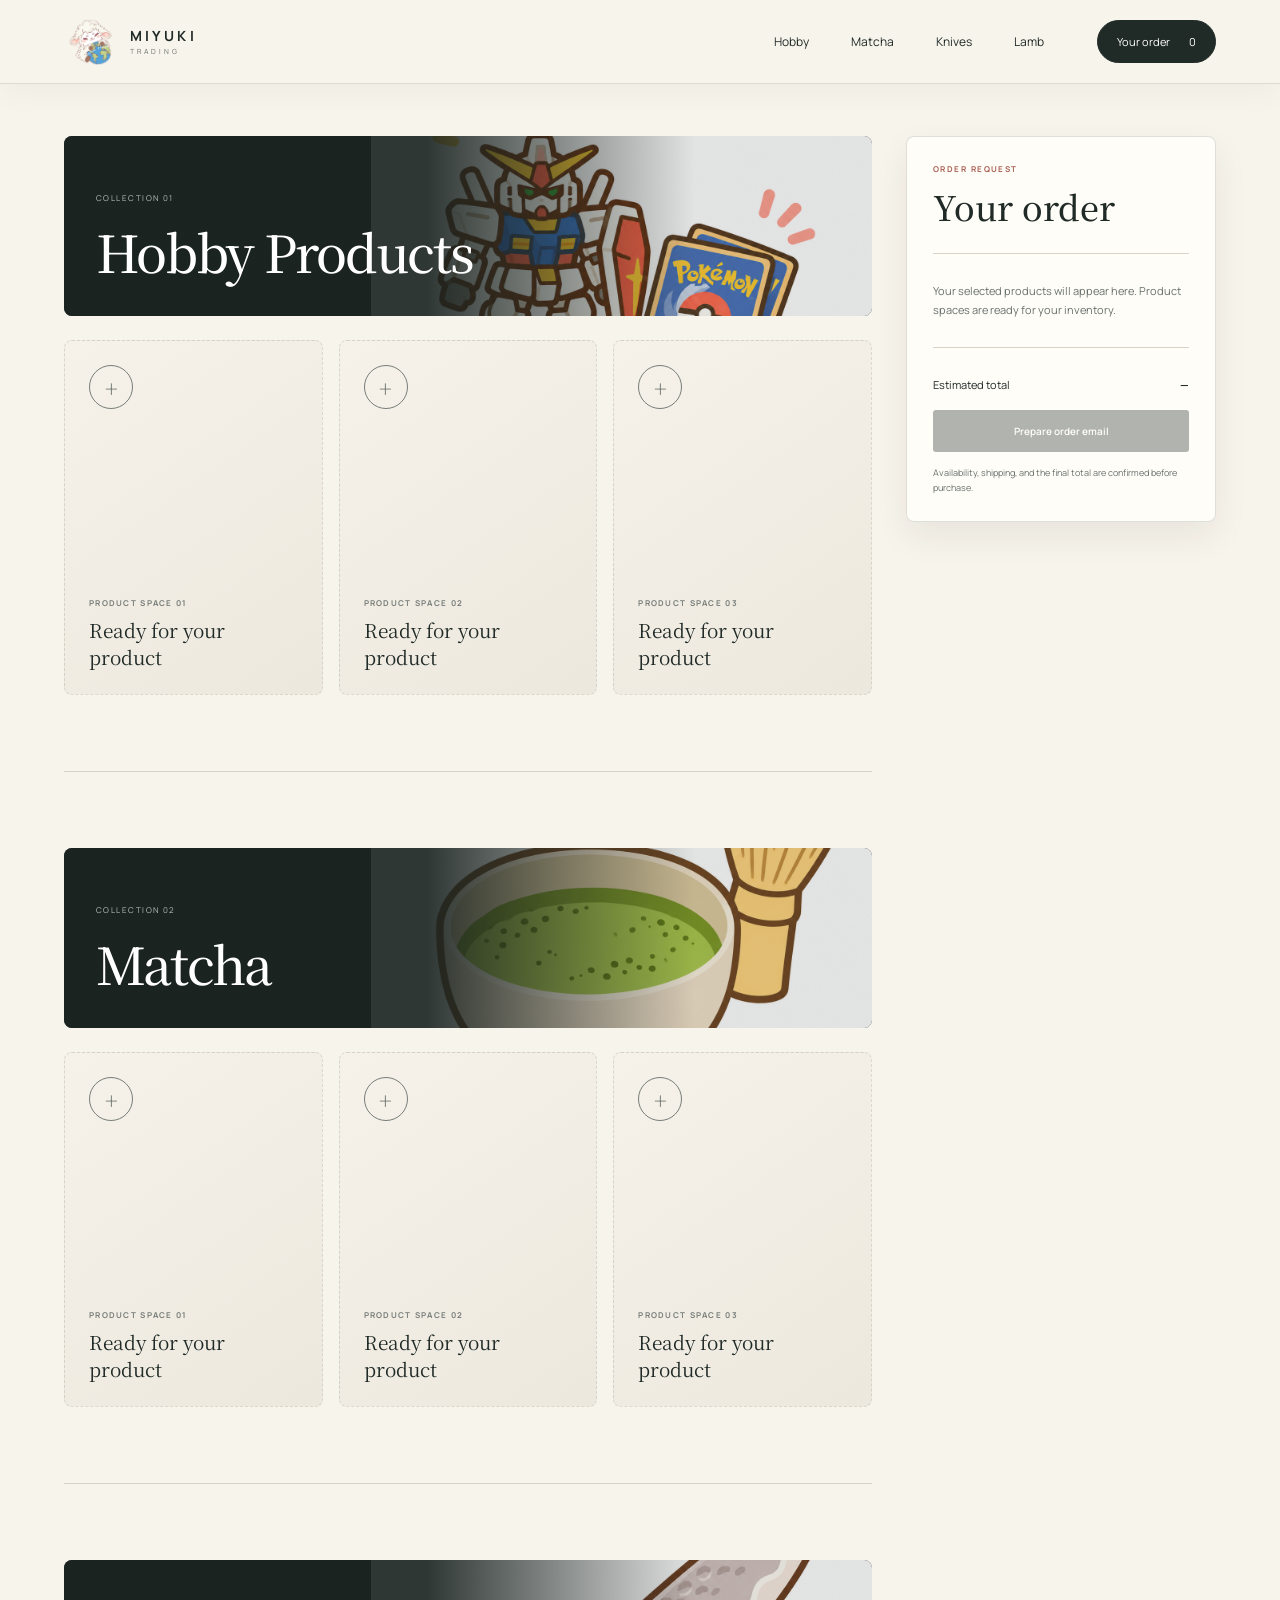
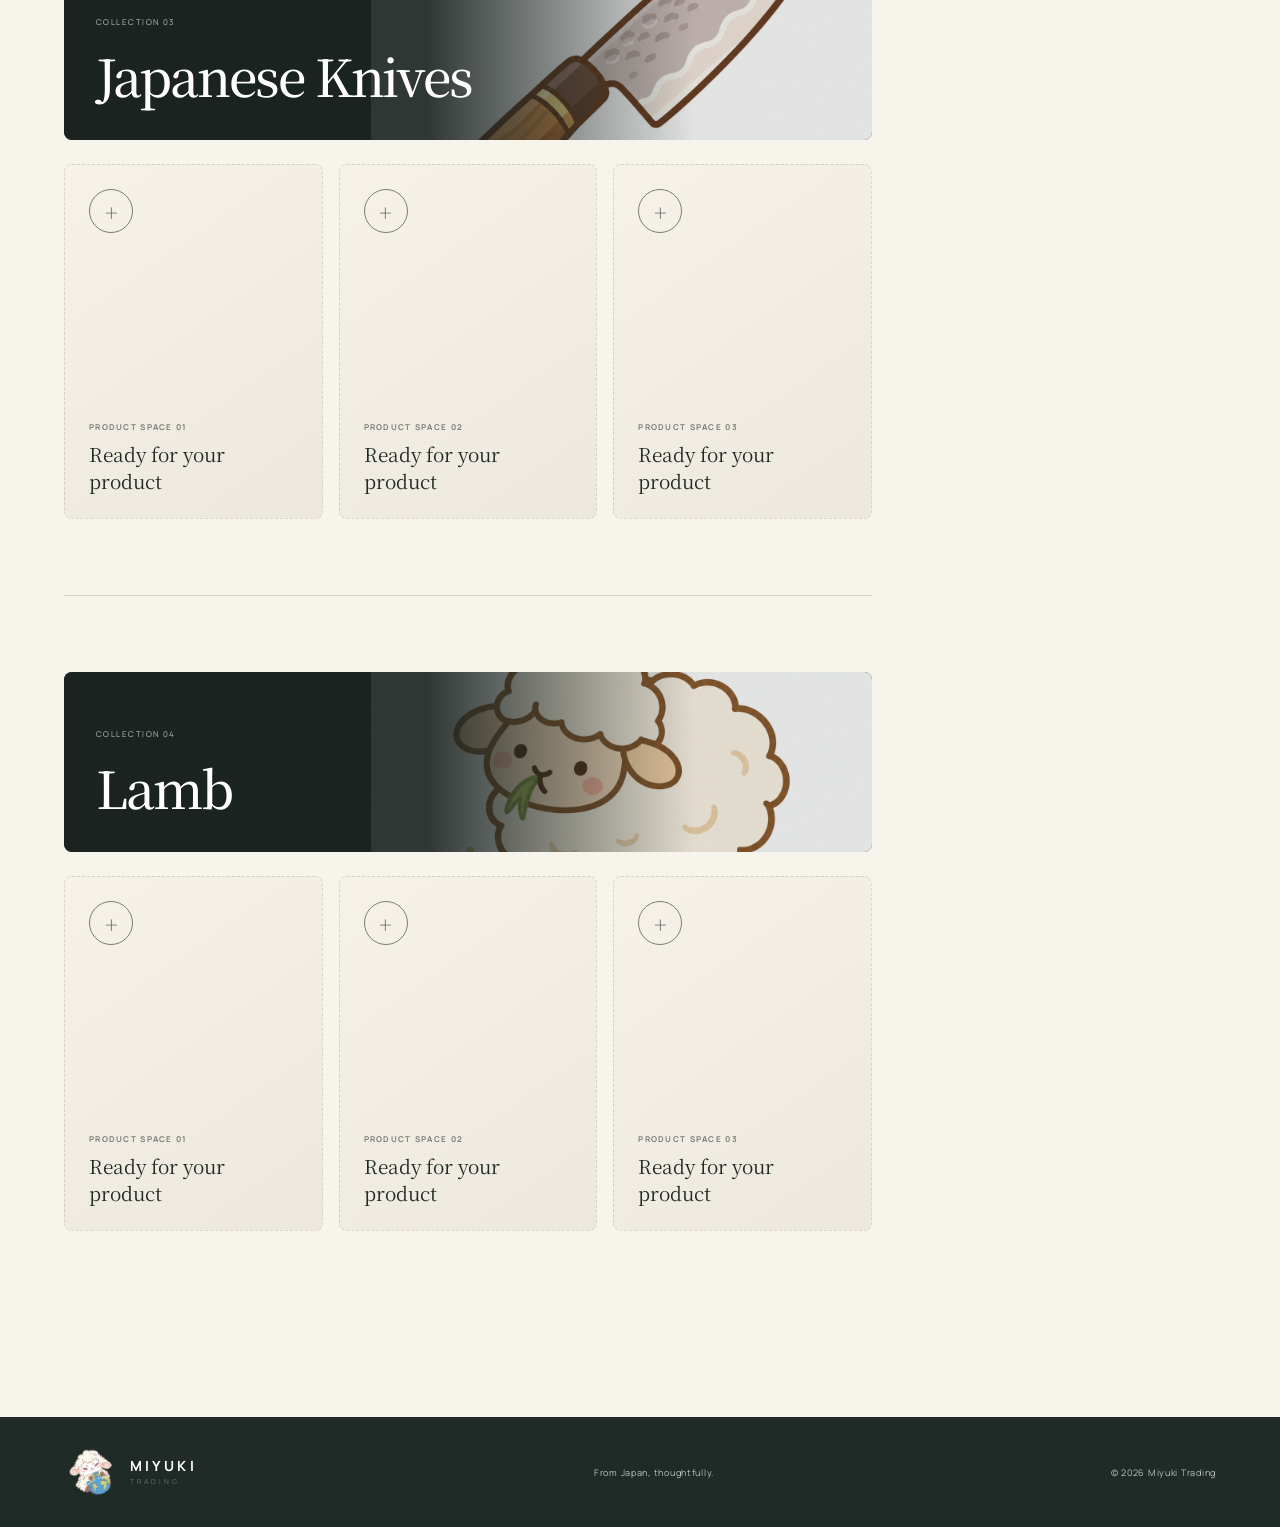
==== commit 11a3fb3a: "Remove catalog introduction" ====
--- a/catalog.html
+++ b/catalog.html
@@ -22,20 +22,6 @@
     </header>
 
     <main class="catalog-page" id="top">
-      <section class="catalog-hero">
-        <p class="section-label"><span>01</span> Miyuki Trading catalog</p>
-        <div class="catalog-hero-copy">
-          <h1>Products selected<br />with purpose.</h1>
-          <p>This catalog is ready for our product collection. Browse by category, add available items to your order, and send an order request for confirmation.</p>
-        </div>
-        <nav class="category-jump" aria-label="Jump to a catalog category">
-          <a href="#hobby">Hobby Products <span>01</span></a>
-          <a href="#matcha">Matcha <span>02</span></a>
-          <a href="#japanese-knives">Japanese Knives <span>03</span></a>
-          <a href="#lamb">Lamb <span>04</span></a>
-        </nav>
-      </section>
-
       <div class="catalog-layout">
         <div class="catalog-sections">
           <section class="catalog-category" id="hobby" data-category="hobby">
--- a/catalog.css
+++ b/catalog.css
@@ -6,7 +6,7 @@
 .category-jump{margin-top:64px;display:grid;grid-template-columns:repeat(4,1fr);border-top:1px solid var(--line);border-bottom:1px solid var(--line)}
 .category-jump a{padding:20px 18px;display:flex;justify-content:space-between;gap:15px;border-right:1px solid var(--line);font-size:11px;font-weight:600;text-decoration:none;transition:background .2s}
 .category-jump a:last-child{border-right:0}.category-jump a:hover{background:#f0ece2}.category-jump span{color:var(--coral);font-size:8px}
-.catalog-layout{padding:72px clamp(18px,5vw,76px) 110px;display:grid;grid-template-columns:minmax(0,1fr) 310px;gap:34px;align-items:start}
+.catalog-layout{padding:52px clamp(18px,5vw,76px) 110px;display:grid;grid-template-columns:minmax(0,1fr) 310px;gap:34px;align-items:start}
 .catalog-sections{min-width:0}.catalog-category{padding:0 0 76px;scroll-margin-top:105px}.catalog-category+ .catalog-category{padding-top:76px;border-top:1px solid var(--line)}
 .catalog-category>header{height:180px;margin-bottom:24px;position:relative;overflow:hidden;display:flex;align-items:flex-end;border-radius:8px;background:#26312d;color:#fff}
 .catalog-category>header::after{content:"";position:absolute;inset:0;background:linear-gradient(90deg,rgba(25,34,31,.9) 0 45%,rgba(25,34,31,.12) 78%)}
